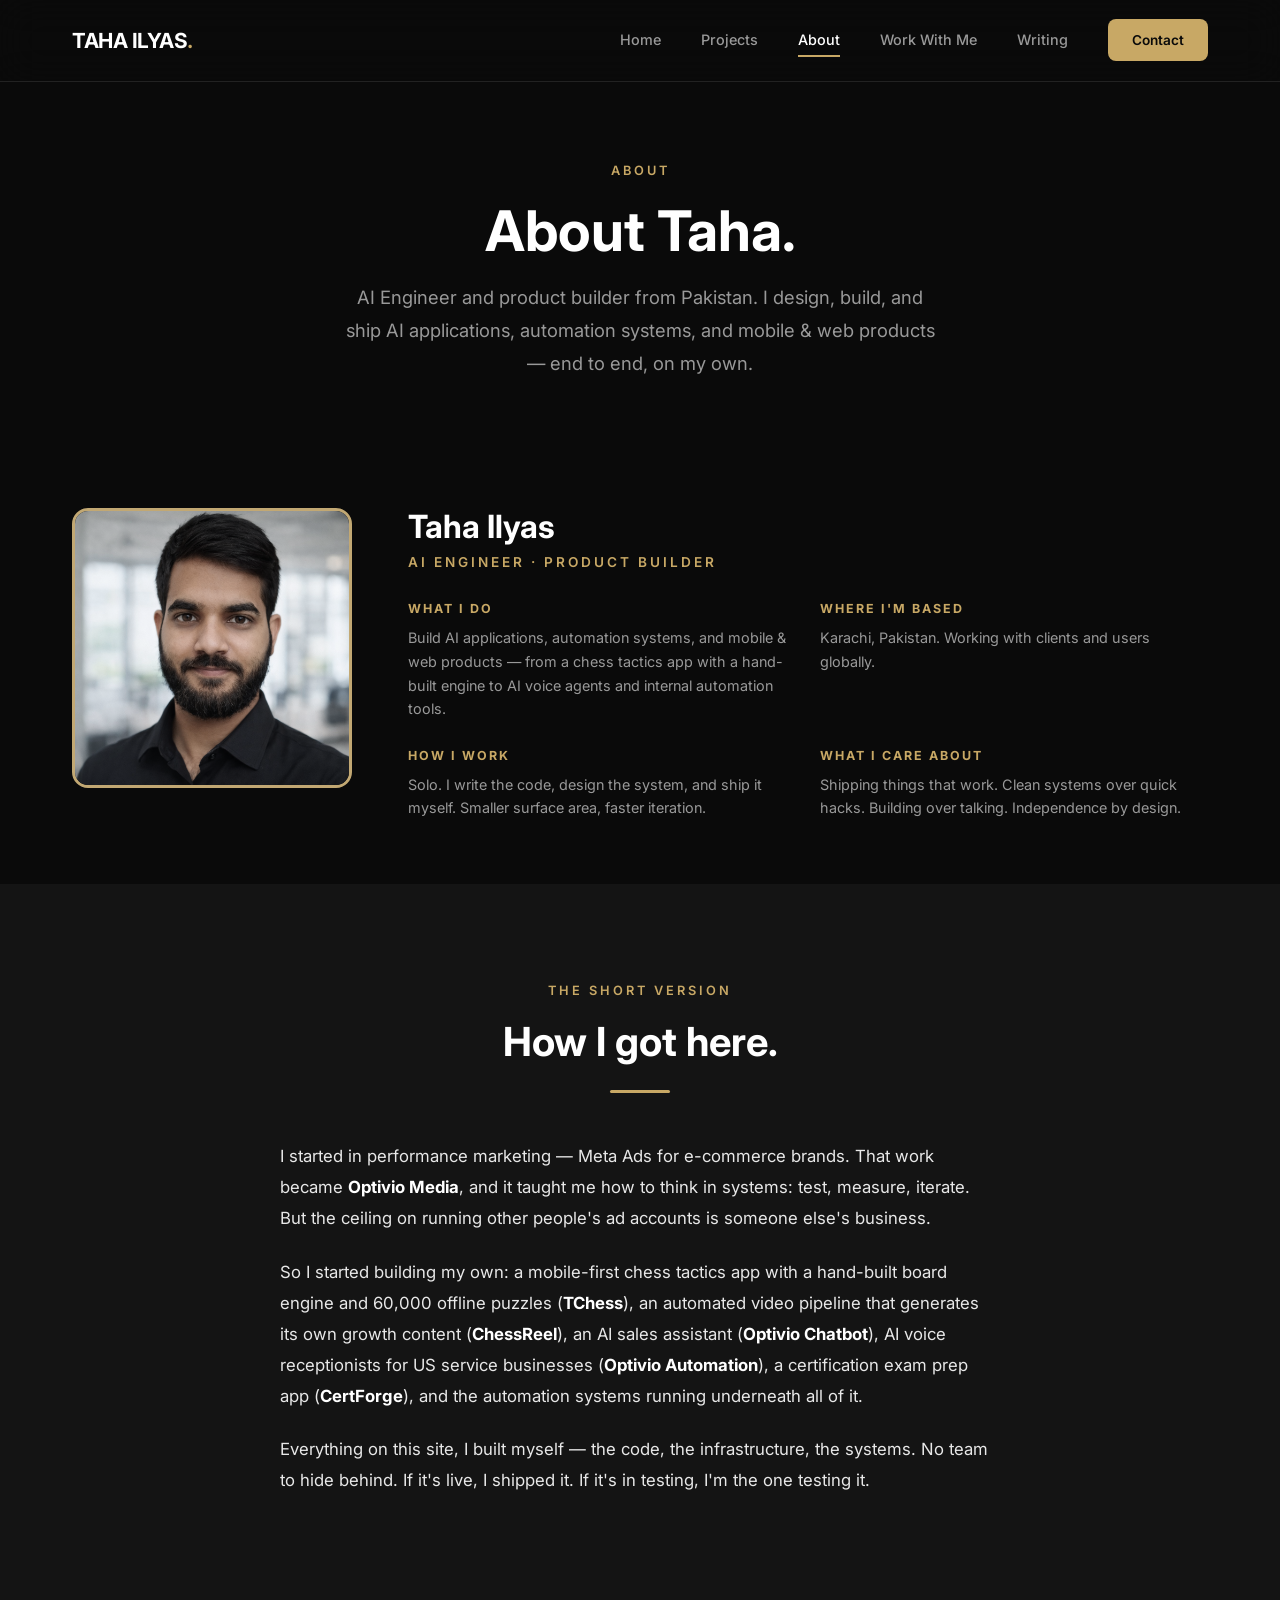
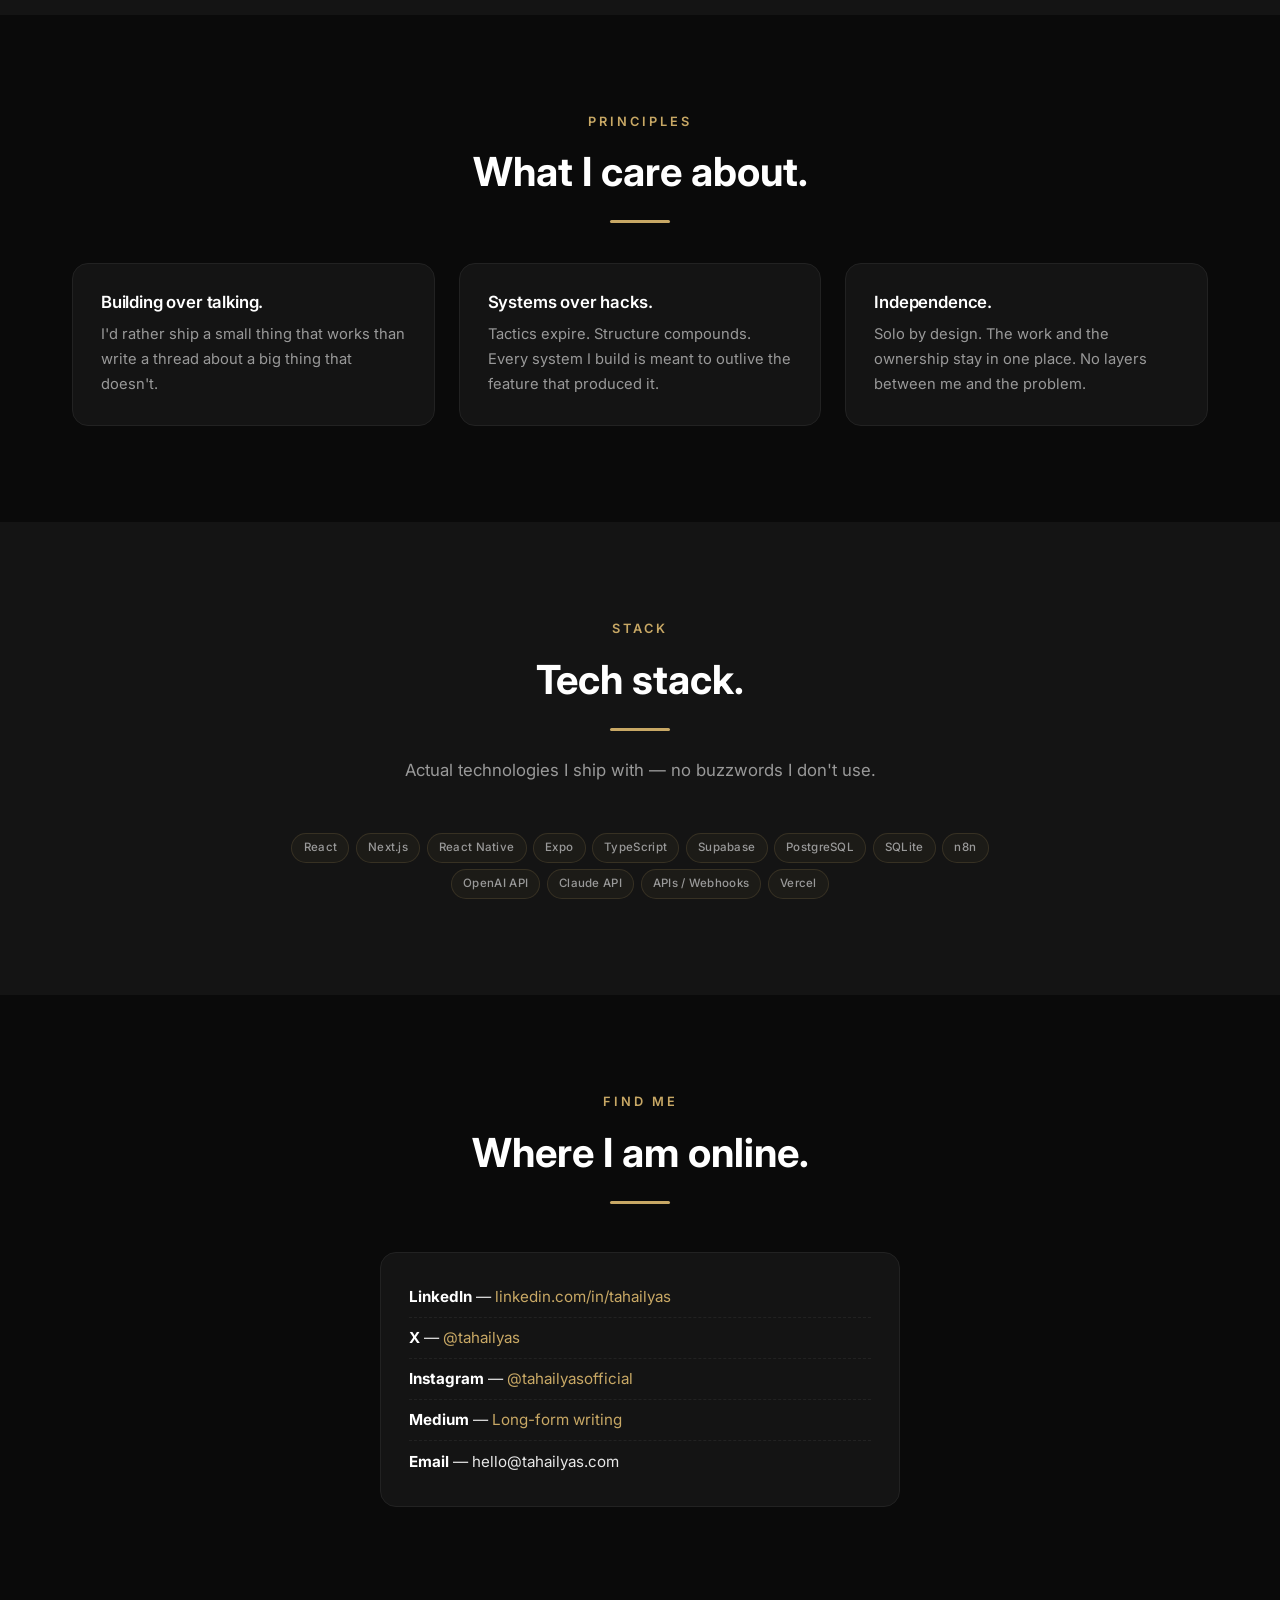
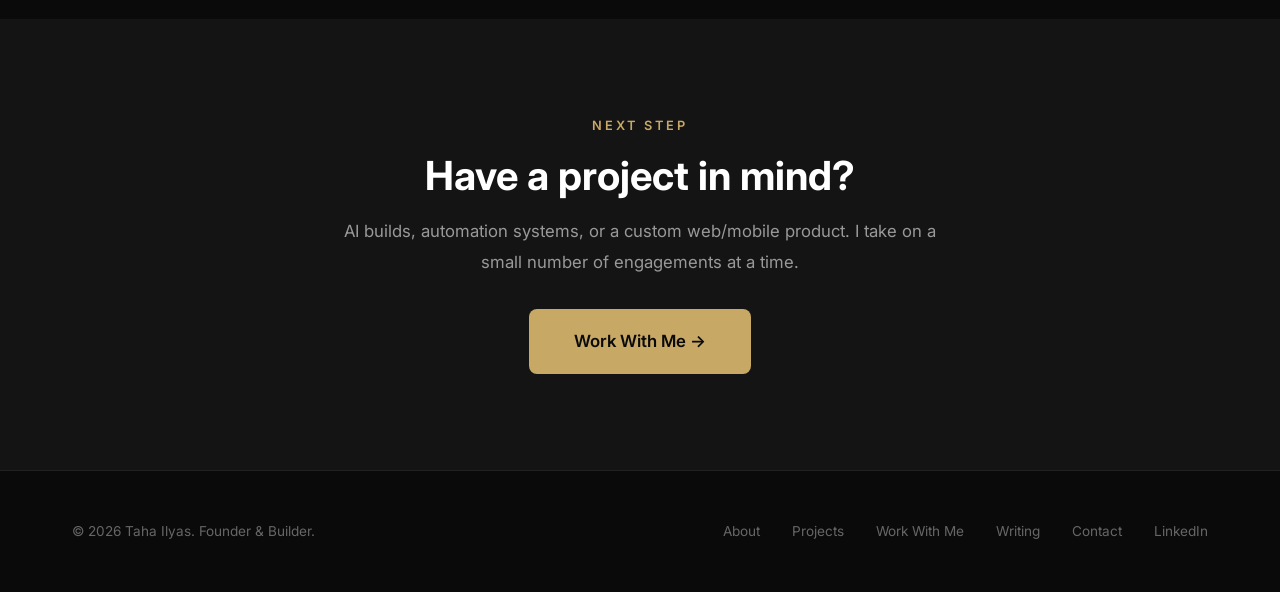
==== about.html @ fcab5233 "Reposition site around AI Engineer & Product Builder identity Pivots the homepage, projects portfoli" ====
<!DOCTYPE html>
<html lang="en">
<head>
  <meta charset="UTF-8">
  <meta name="viewport" content="width=device-width, initial-scale=1.0">
  <title>About Taha Ilyas — AI Engineer & Product Builder</title>
  <meta name="description" content="AI Engineer and product builder from Pakistan. Builds AI applications, automation systems, and mobile/web products end to end, alone. Read the full story.">
  <meta name="author" content="Taha Ilyas">

  <meta property="og:title" content="About Taha Ilyas — AI Engineer & Product Builder">
  <meta property="og:description" content="AI Engineer and product builder from Pakistan. Ships AI applications, automation systems, and mobile/web products, solo.">
  <meta property="og:type" content="profile">
  <meta property="og:url" content="https://tahailyas.com/about.html">
  <meta property="og:image" content="https://tahailyas.com/images/taha.png">

  <meta name="twitter:card" content="summary_large_image">
  <meta name="twitter:site" content="@tahailyas">

  <link rel="canonical" href="https://tahailyas.com/about.html">
  <link rel="icon" type="image/svg+xml" href="favicon.svg">

  <link rel="preconnect" href="https://fonts.googleapis.com">
  <link rel="preconnect" href="https://fonts.gstatic.com" crossorigin>
  <link href="https://fonts.googleapis.com/css2?family=Inter:wght@400;500;600;700;800&display=swap" rel="stylesheet">
  <link rel="stylesheet" href="css/style.css">

  <script type="application/ld+json">
  {
    "@context": "https://schema.org",
    "@type": "WebSite",
    "name": "Taha Ilyas",
    "url": "https://tahailyas.com"
  }
  </script>

  <script type="application/ld+json">
  {
    "@context": "https://schema.org",
    "@type": "Person",
    "name": "Taha Ilyas",
    "url": "https://tahailyas.com",
    "image": "https://tahailyas.com/images/taha.png",
    "jobTitle": "AI Engineer & Product Builder",
    "description": "AI Engineer and product builder based in Pakistan. Builder of TChess, CertForge, Optivio Chatbot, and the AI automation systems behind them.",
    "worksFor": [
      { "@type": "Organization", "name": "Optivio Automation", "url": "https://optivioautomation.com" },
      { "@type": "Organization", "name": "Optivio Media", "url": "https://optiviomedia.online" }
    ],
    "sameAs": [
      "https://www.linkedin.com/in/tahailyas/",
      "https://www.instagram.com/tahailyasofficial/",
      "https://x.com/tahailyas",
      "https://www.facebook.com/tahailyas",
      "https://www.crunchbase.com/person/taha-ilyas",
      "https://medium.com/@muhammad.taha.ansari8242",
      "https://github.com/realtahailyas/optivio-website"
    ],
    "knowsAbout": [
      "AI Engineering", "React Native", "Next.js", "TypeScript", "AI Automation",
      "Chatbot Development", "Supabase", "PostgreSQL", "n8n", "OpenAI API", "Claude API",
      "Mobile App Development", "Web Development", "Performance Marketing"
    ],
    "nationality": "Pakistani",
    "homeLocation": { "@type": "Place", "name": "Karachi, Pakistan" }
  }
  </script>

  <script type="application/ld+json">
  {
    "@context": "https://schema.org",
    "@type": "BreadcrumbList",
    "itemListElement": [
      { "@type": "ListItem", "position": 1, "name": "Home", "item": "https://tahailyas.com/" },
      { "@type": "ListItem", "position": 2, "name": "About", "item": "https://tahailyas.com/about.html" }
    ]
  }
  </script>
</head>
<body>

  <nav class="nav">
    <div class="nav__inner">
      <a href="index.html" class="nav__logo">TAHA ILYAS<span>.</span></a>
      <div class="nav__links">
        <a href="index.html">Home</a>
        <a href="ventures.html">Projects</a>
        <a href="about.html" class="active">About</a>
        <a href="work-with-me.html">Work With Me</a>
        <a href="writing.html">Writing</a>
        <a href="contact.html" class="nav__cta">Contact</a>
      </div>
      <button class="nav__burger" aria-label="Toggle menu">
        <span></span><span></span><span></span>
      </button>
    </div>
  </nav>

  <section class="page-hero">
    <div class="container">
      <span class="section-label">About</span>
      <h1>About Taha.</h1>
      <p>AI Engineer and product builder from Pakistan. I design, build, and ship AI applications, automation systems, and mobile &amp; web products — end to end, on my own.</p>
    </div>
  </section>

  <!-- Bio with photo -->
  <section class="section about-intro">
    <div class="container">
      <div class="about-hero fade-in">
        <div class="about-hero__photo">
          <img src="images/taha.png" alt="Taha Ilyas — AI Engineer and product builder" width="280" height="280" loading="eager">
        </div>
        <div class="about-hero__bio">
          <h2>Taha Ilyas</h2>
          <p class="about-hero__role">AI Engineer · Product Builder</p>
          <div class="about-hero__details">
            <div class="about-hero__detail">
              <strong>What I do</strong>
              <p>Build AI applications, automation systems, and mobile &amp; web products — from a chess tactics app with a hand-built engine to AI voice agents and internal automation tools.</p>
            </div>
            <div class="about-hero__detail">
              <strong>Where I'm based</strong>
              <p>Karachi, Pakistan. Working with clients and users globally.</p>
            </div>
            <div class="about-hero__detail">
              <strong>How I work</strong>
              <p>Solo. I write the code, design the system, and ship it myself. Smaller surface area, faster iteration.</p>
            </div>
            <div class="about-hero__detail">
              <strong>What I care about</strong>
              <p>Shipping things that work. Clean systems over quick hacks. Building over talking. Independence by design.</p>
            </div>
          </div>
        </div>
      </div>
    </div>
  </section>

  <!-- Short version -->
  <section class="section section--alt">
    <div class="container">
      <div class="text-center fade-in mb-6">
        <span class="section-label">The Short Version</span>
        <h2>How I got here.</h2>
        <div class="divider"></div>
      </div>
      <div class="story fade-in">
        <p>I started in performance marketing — Meta Ads for e-commerce brands. That work became <strong>Optivio Media</strong>, and it taught me how to think in systems: test, measure, iterate. But the ceiling on running other people's ad accounts is someone else's business.</p>
        <p>So I started building my own: a mobile-first chess tactics app with a hand-built board engine and 60,000 offline puzzles (<strong>TChess</strong>), an automated video pipeline that generates its own growth content (<strong>ChessReel</strong>), an AI sales assistant (<strong>Optivio Chatbot</strong>), AI voice receptionists for US service businesses (<strong>Optivio Automation</strong>), a certification exam prep app (<strong>CertForge</strong>), and the automation systems running underneath all of it.</p>
        <p>Everything on this site, I built myself — the code, the infrastructure, the systems. No team to hide behind. If it's live, I shipped it. If it's in testing, I'm the one testing it.</p>
      </div>
    </div>
  </section>

  <!-- What I Care About -->
  <section class="section">
    <div class="container">
      <div class="text-center fade-in">
        <span class="section-label">Principles</span>
        <h2>What I care about.</h2>
        <div class="divider"></div>
      </div>
      <div class="operate-grid">
        <div class="operate-card fade-in">
          <h4>Building over talking.</h4>
          <p>I'd rather ship a small thing that works than write a thread about a big thing that doesn't.</p>
        </div>
        <div class="operate-card fade-in">
          <h4>Systems over hacks.</h4>
          <p>Tactics expire. Structure compounds. Every system I build is meant to outlive the feature that produced it.</p>
        </div>
        <div class="operate-card fade-in">
          <h4>Independence.</h4>
          <p>Solo by design. The work and the ownership stay in one place. No layers between me and the problem.</p>
        </div>
      </div>
    </div>
  </section>

  <!-- Stack -->
  <section class="section section--alt">
    <div class="container">
      <div class="text-center fade-in mb-6">
        <span class="section-label">Stack</span>
        <h2>Tech stack.</h2>
        <div class="divider"></div>
        <p class="mt-4" style="max-width: 600px; margin: 1.5rem auto 0; color: var(--text-muted);">Actual technologies I ship with — no buzzwords I don't use.</p>
      </div>
      <div class="stack-list fade-in" style="justify-content: center; max-width: 720px; margin: 0 auto;">
        <span class="stack-pill">React</span>
        <span class="stack-pill">Next.js</span>
        <span class="stack-pill">React Native</span>
        <span class="stack-pill">Expo</span>
        <span class="stack-pill">TypeScript</span>
        <span class="stack-pill">Supabase</span>
        <span class="stack-pill">PostgreSQL</span>
        <span class="stack-pill">SQLite</span>
        <span class="stack-pill">n8n</span>
        <span class="stack-pill">OpenAI API</span>
        <span class="stack-pill">Claude API</span>
        <span class="stack-pill">APIs / Webhooks</span>
        <span class="stack-pill">Vercel</span>
      </div>
    </div>
  </section>

  <!-- Where to find me -->
  <section class="section">
    <div class="container">
      <div class="text-center fade-in mb-6">
        <span class="section-label">Find Me</span>
        <h2>Where I am online.</h2>
        <div class="divider"></div>
      </div>
      <div class="fade-in" style="max-width: 520px; margin: 0 auto;">
        <div class="now-block">
          <ul>
            <li><strong>LinkedIn</strong> — <a href="https://www.linkedin.com/in/tahailyas/" target="_blank" rel="noopener" style="color: var(--accent);">linkedin.com/in/tahailyas</a></li>
            <li><strong>X</strong> — <a href="https://x.com/tahailyas" target="_blank" rel="noopener" style="color: var(--accent);">@tahailyas</a></li>
            <li><strong>Instagram</strong> — <a href="https://www.instagram.com/tahailyasofficial/" target="_blank" rel="noopener" style="color: var(--accent);">@tahailyasofficial</a></li>
            <li><strong>Medium</strong> — <a href="https://medium.com/@muhammad.taha.ansari8242" target="_blank" rel="noopener" style="color: var(--accent);">Long-form writing</a></li>
            <li><strong>Email</strong> — hello@tahailyas.com</li>
          </ul>
        </div>
      </div>
    </div>
  </section>

  <!-- CTA -->
  <section class="section section--alt cta-section">
    <div class="container">
      <div class="cta-section__inner fade-in">
        <span class="section-label">Next Step</span>
        <h2>Have a project in mind?</h2>
        <p>AI builds, automation systems, or a custom web/mobile product. I take on a small number of engagements at a time.</p>
        <a href="work-with-me.html" class="btn btn--primary btn--lg">Work With Me →</a>
      </div>
    </div>
  </section>

  <footer class="footer">
    <div class="container">
      <div class="footer__inner">
        <div class="footer__left">
          <p>© 2026 Taha Ilyas. Founder & Builder.</p>
        </div>
        <div class="footer__links">
          <a href="about.html">About</a>
          <a href="ventures.html">Projects</a>
          <a href="work-with-me.html">Work With Me</a>
          <a href="writing.html">Writing</a>
          <a href="contact.html">Contact</a>
          <a href="https://www.linkedin.com/in/tahailyas/" target="_blank" rel="noopener">LinkedIn</a>
        </div>
      </div>
    </div>
  </footer>

  <script src="js/main.js"></script>
</body>
</html>
---- css/style.css ----
/* ============================================
   TAHAILYAS.COM — Operator Site Stylesheet
   ============================================ */

/* --- CSS Variables --- */
:root {
  --primary: #0a0a0a;
  --secondary: #141414;
  --accent: #c8a865;
  --accent-hover: #dfc07f;
  --text: #e8e8e8;
  --text-muted: #999;
  --text-dark: #666;
  --white: #ffffff;
  --bg: #0a0a0a;
  --bg-card: #141414;
  --bg-card-hover: #1a1a1a;
  --border: #222;
  --border-light: #333;
  --radius: 8px;
  --radius-lg: 16px;
  --shadow: 0 4px 24px rgba(0, 0, 0, 0.3);
  --shadow-lg: 0 8px 48px rgba(0, 0, 0, 0.4);
  --transition: all 0.3s cubic-bezier(0.4, 0, 0.2, 1);
  --max-width: 1200px;
  --font-main: 'Inter', -apple-system, BlinkMacSystemFont, 'Segoe UI', sans-serif;
  --font-heading: 'Inter', -apple-system, BlinkMacSystemFont, 'Segoe UI', sans-serif;
}

/* --- Reset & Base --- */
*, *::before, *::after {
  margin: 0;
  padding: 0;
  box-sizing: border-box;
}

html {
  scroll-behavior: smooth;
  font-size: 16px;
  overflow-x: hidden;
}

body {
  font-family: var(--font-main);
  background: var(--bg);
  color: var(--text);
  line-height: 1.7;
  -webkit-font-smoothing: antialiased;
  -moz-osx-font-smoothing: grayscale;
  overflow-x: hidden;
  width: 100%;
  min-width: 0;
}

img {
  max-width: 100%;
  height: auto;
  display: block;
}

a {
  color: var(--accent);
  text-decoration: none;
  transition: var(--transition);
}

a:hover {
  color: var(--accent-hover);
}

ul, ol {
  list-style: none;
}

/* --- Typography --- */
h1, h2, h3, h4, h5, h6 {
  font-family: var(--font-heading);
  font-weight: 700;
  line-height: 1.2;
  color: var(--white);
}

h1 { font-size: clamp(2.2rem, 5vw, 3.5rem); }
h2 { font-size: clamp(1.8rem, 4vw, 2.5rem); }
h3 { font-size: clamp(1.3rem, 3vw, 1.6rem); }
h4 { font-size: 1.2rem; }

p {
  color: var(--text-muted);
  font-size: 1.05rem;
  line-height: 1.8;
}

.section-label {
  text-transform: uppercase;
  letter-spacing: 3px;
  font-size: 0.8rem;
  color: var(--accent);
  font-weight: 600;
  margin-bottom: 1rem;
  display: block;
}

/* --- Layout --- */
.container {
  max-width: var(--max-width);
  margin: 0 auto;
  padding: 0 2rem;
  width: 100%;
  min-width: 0;
}

.section {
  padding: 6rem 0;
  overflow: hidden;
}

.section--alt {
  background: var(--secondary);
}

.grid-2 {
  display: grid;
  grid-template-columns: repeat(2, 1fr);
  gap: 3rem;
  align-items: center;
}

.grid-3 {
  display: grid;
  grid-template-columns: repeat(3, 1fr);
  gap: 2rem;
}

.text-center { text-align: center; }

/* --- Navigation --- */
.nav {
  position: fixed;
  top: 0;
  left: 0;
  right: 0;
  width: 100%;
  z-index: 1000;
  background: rgba(10, 10, 10, 0.9);
  backdrop-filter: blur(20px);
  -webkit-backdrop-filter: blur(20px);
  border-bottom: 1px solid var(--border);
  transition: var(--transition);
}

.nav.scrolled {
  background: rgba(10, 10, 10, 0.98);
  box-shadow: 0 2px 20px rgba(0, 0, 0, 0.3);
}

.nav__inner {
  display: flex;
  align-items: center;
  justify-content: space-between;
  padding: 1.2rem 2rem;
  max-width: var(--max-width);
  margin: 0 auto;
}

.nav__logo {
  font-size: 1.3rem;
  font-weight: 700;
  color: var(--white);
  letter-spacing: -0.5px;
}

.nav__logo span {
  color: var(--accent);
}

.nav__links {
  display: flex;
  align-items: center;
  gap: 2.5rem;
}

.nav__links a {
  color: var(--text-muted);
  font-size: 0.9rem;
  font-weight: 500;
  transition: var(--transition);
  position: relative;
}

.nav__links a::after {
  content: '';
  position: absolute;
  bottom: -4px;
  left: 0;
  width: 0;
  height: 2px;
  background: var(--accent);
  transition: var(--transition);
}

.nav__links a:hover,
.nav__links a.active {
  color: var(--white);
}

.nav__links a:hover::after,
.nav__links a.active::after {
  width: 100%;
}

.nav__cta {
  background: var(--accent) !important;
  color: var(--primary) !important;
  padding: 0.6rem 1.5rem;
  border-radius: var(--radius);
  font-weight: 600 !important;
  font-size: 0.85rem !important;
}

.nav__cta::after {
  display: none !important;
}

.nav__cta:hover {
  background: var(--accent-hover) !important;
  transform: translateY(-1px);
}

/* Mobile Menu */
.nav__burger {
  display: none;
  flex-direction: column;
  gap: 5px;
  cursor: pointer;
  padding: 5px;
  background: none;
  border: none;
}

.nav__burger span {
  width: 24px;
  height: 2px;
  background: var(--white);
  transition: var(--transition);
  display: block;
}

.nav__burger.active span:nth-child(1) {
  transform: rotate(45deg) translate(5px, 5px);
}

.nav__burger.active span:nth-child(2) {
  opacity: 0;
}

.nav__burger.active span:nth-child(3) {
  transform: rotate(-45deg) translate(5px, -5px);
}

/* --- Hero Section --- */
.hero {
  min-height: 100vh;
  display: flex;
  align-items: center;
  justify-content: center;
  text-align: center;
  padding: 8rem 2rem 6rem;
  position: relative;
  overflow: hidden;
  width: 100%;
}

.hero::before {
  content: '';
  position: absolute;
  top: -50%;
  left: -50%;
  width: 200%;
  height: 200%;
  background: radial-gradient(ellipse at center, rgba(200, 168, 101, 0.04) 0%, transparent 60%);
  animation: heroGlow 8s ease-in-out infinite;
}

@keyframes heroGlow {
  0%, 100% { opacity: 0.5; transform: scale(1); }
  50% { opacity: 1; transform: scale(1.1); }
}

.hero__content {
  position: relative;
  z-index: 1;
  max-width: 800px;
}

.hero__label {
  display: inline-block;
  padding: 0.4rem 1.2rem;
  border: 1px solid var(--border-light);
  border-radius: 50px;
  font-size: 0.8rem;
  color: var(--accent);
  letter-spacing: 2px;
  text-transform: uppercase;
  margin-bottom: 2rem;
  font-weight: 500;
}

.hero h1 {
  margin-bottom: 1.5rem;
  letter-spacing: -1.5px;
}

.hero h1 .accent {
  color: var(--accent);
}

.hero__sub {
  font-size: 1.2rem;
  color: var(--text-muted);
  margin-bottom: 2.5rem;
  max-width: 600px;
  margin-left: auto;
  margin-right: auto;
  line-height: 1.8;
}

/* --- Buttons --- */
.btn {
  display: inline-flex;
  align-items: center;
  gap: 0.5rem;
  padding: 1rem 2.2rem;
  border-radius: var(--radius);
  font-weight: 600;
  font-size: 0.95rem;
  cursor: pointer;
  transition: var(--transition);
  border: none;
  font-family: var(--font-main);
  text-align: center;
}

.btn--primary {
  background: var(--accent);
  color: var(--primary);
}

.btn--primary:hover {
  background: var(--accent-hover);
  color: var(--primary);
  transform: translateY(-2px);
  box-shadow: 0 8px 30px rgba(200, 168, 101, 0.3);
}

.btn--outline {
  background: transparent;
  color: var(--accent);
  border: 1px solid var(--accent);
}

.btn--outline:hover {
  background: var(--accent);
  color: var(--primary);
  transform: translateY(-2px);
}

.btn--lg {
  padding: 1.15rem 2.8rem;
  font-size: 1.05rem;
}

.btn-group {
  display: flex;
  gap: 1rem;
  flex-wrap: wrap;
  justify-content: center;
}

/* --- Social Proof Strip --- */
.proof-strip {
  padding: 3rem 0;
  border-top: 1px solid var(--border);
  border-bottom: 1px solid var(--border);
  overflow: hidden;
}

.proof-strip__inner {
  display: flex;
  justify-content: center;
  gap: 4rem;
  flex-wrap: wrap;
}

.proof-strip__item {
  text-align: center;
}

.proof-strip__number {
  font-size: 2rem;
  font-weight: 700;
  color: var(--accent);
  display: block;
  line-height: 1;
  margin-bottom: 0.5rem;
}

.proof-strip__label {
  font-size: 0.85rem;
  color: var(--text-muted);
  text-transform: uppercase;
  letter-spacing: 1px;
}

/* --- Positioning Section --- */
.positioning {
  padding: 6rem 0;
}

.positioning__grid {
  display: grid;
  grid-template-columns: 1fr 1fr;
  gap: 3rem;
  margin-top: 3rem;
}

.positioning__card {
  padding: 2.5rem;
  border-radius: var(--radius-lg);
  border: 1px solid var(--border);
  transition: var(--transition);
}

.positioning__card--wrong {
  background: rgba(255, 60, 60, 0.03);
  border-color: rgba(255, 60, 60, 0.15);
}

.positioning__card--right {
  background: rgba(200, 168, 101, 0.05);
  border-color: rgba(200, 168, 101, 0.2);
}

.positioning__card h3 {
  margin-bottom: 1.5rem;
  font-size: 1.3rem;
}

.positioning__card--wrong h3 {
  color: #ff5555;
}

.positioning__card--right h3 {
  color: var(--accent);
}

.positioning__card li {
  padding: 0.6rem 0;
  color: var(--text-muted);
  font-size: 0.95rem;
  display: flex;
  align-items: flex-start;
  gap: 0.75rem;
}

.positioning__card li::before {
  font-size: 0.9rem;
  flex-shrink: 0;
  margin-top: 2px;
}

.positioning__card--wrong li::before {
  content: '✕';
  color: #ff5555;
}

.positioning__card--right li::before {
  content: '✓';
  color: var(--accent);
}

/* --- Pillars Section --- */
.pillars {
  padding: 6rem 0;
}

.pillars__grid {
  display: grid;
  grid-template-columns: repeat(3, 1fr);
  gap: 2rem;
  margin-top: 3rem;
}

.pillar-card {
  background: var(--bg-card);
  border: 1px solid var(--border);
  border-radius: var(--radius-lg);
  padding: 2.5rem;
  transition: var(--transition);
  position: relative;
  overflow: hidden;
}

.pillar-card::before {
  content: '';
  position: absolute;
  top: 0;
  left: 0;
  right: 0;
  height: 3px;
  background: var(--accent);
  transform: scaleX(0);
  transition: var(--transition);
}

.pillar-card:hover {
  border-color: var(--accent);
  transform: translateY(-4px);
  box-shadow: var(--shadow-lg);
}

.pillar-card:hover::before {
  transform: scaleX(1);
}

.pillar-card__number {
  font-size: 3rem;
  font-weight: 800;
  color: rgba(200, 168, 101, 0.15);
  line-height: 1;
  margin-bottom: 1.5rem;
}

.pillar-card h3 {
  margin-bottom: 1rem;
  font-size: 1.3rem;
}

.pillar-card p {
  font-size: 0.95rem;
  line-height: 1.7;
}

/* --- Featured Case Study --- */
.featured-case {
  padding: 6rem 0;
}

.featured-case__card {
  background: var(--bg-card);
  border: 1px solid var(--border);
  border-radius: var(--radius-lg);
  overflow: hidden;
}

.featured-case__inner {
  display: grid;
  grid-template-columns: 1fr 1fr;
  gap: 0;
}

.featured-case__visual {
  background: linear-gradient(135deg, rgba(200, 168, 101, 0.1), rgba(200, 168, 101, 0.03));
  padding: 3rem;
  display: flex;
  flex-direction: column;
  justify-content: center;
  gap: 2rem;
}

.metric-block {
  text-align: center;
}

.metric-block__label {
  font-size: 0.75rem;
  text-transform: uppercase;
  letter-spacing: 2px;
  color: var(--text-muted);
  margin-bottom: 0.5rem;
}

.metric-block__row {
  display: flex;
  align-items: center;
  justify-content: center;
  gap: 1.5rem;
}

.metric-block__value {
  font-size: 2.2rem;
  font-weight: 700;
}

.metric-block__value--old {
  color: #ff5555;
  text-decoration: line-through;
  opacity: 0.6;
}

.metric-block__value--new {
  color: #4ade80;
}

.metric-block__arrow {
  color: var(--accent);
  font-size: 1.5rem;
}

.featured-case__content {
  padding: 3rem;
  display: flex;
  flex-direction: column;
  justify-content: center;
}

.featured-case__content h3 {
  font-size: 1.5rem;
  margin-bottom: 1rem;
}

.featured-case__content p {
  margin-bottom: 1.5rem;
}

.featured-case__stats {
  display: grid;
  grid-template-columns: 1fr 1fr;
  gap: 1rem;
  margin-bottom: 2rem;
}

.stat-item {
  padding: 1rem;
  background: rgba(200, 168, 101, 0.05);
  border-radius: var(--radius);
  border: 1px solid var(--border);
}

.stat-item__value {
  font-size: 1.5rem;
  font-weight: 700;
  color: var(--accent);
}

.stat-item__label {
  font-size: 0.8rem;
  color: var(--text-muted);
  text-transform: uppercase;
  letter-spacing: 1px;
}

/* --- CTA Section --- */
.cta-section {
  padding: 6rem 0;
  text-align: center;
}

.cta-section__inner {
  max-width: 600px;
  margin: 0 auto;
}

.cta-section h2 {
  margin-bottom: 1rem;
}

.cta-section p {
  margin-bottom: 2rem;
}

/* --- About Page --- */
.page-hero {
  padding: 10rem 0 4rem;
  text-align: center;
}

.page-hero h1 {
  margin-bottom: 1rem;
}

.page-hero p {
  max-width: 600px;
  margin: 0 auto;
  font-size: 1.15rem;
}

.about-intro {
  padding: 4rem 0;
}

.about-intro__text {
  max-width: 700px;
  font-size: 1.15rem;
  line-height: 2;
}

/* --- About Taha Strip (Homepage) --- */
.about-taha-strip__inner {
  display: flex;
  align-items: center;
  gap: 2.5rem;
}
.about-taha-strip__photo {
  flex-shrink: 0;
}
.about-taha-strip__photo img {
  width: 120px;
  height: 120px;
  border-radius: 50%;
  object-fit: cover;
  border: 3px solid var(--accent);
  filter: grayscale(20%);
  transition: filter 0.3s ease;
}
.about-taha-strip__photo img:hover {
  filter: grayscale(0%);
}
.about-taha-strip__text h3 {
  font-size: 1.4rem;
  margin-bottom: 0.5rem;
  color: var(--white);
}
.about-taha-strip__text p {
  font-size: 0.95rem;
  color: var(--text-muted);
  line-height: 1.7;
  margin-bottom: 1.2rem;
  max-width: 600px;
}

/* --- About Hero (About Page) --- */
.about-hero {
  display: flex;
  gap: 3.5rem;
  align-items: flex-start;
}
.about-hero__photo {
  flex-shrink: 0;
}
.about-hero__photo img {
  width: 280px;
  height: 280px;
  border-radius: var(--radius-lg);
  object-fit: cover;
  border: 3px solid var(--accent);
  filter: grayscale(20%);
  transition: filter 0.3s ease;
}
.about-hero__photo img:hover {
  filter: grayscale(0%);
}
.about-hero__bio h2 {
  font-size: 2rem;
  margin-bottom: 0.2rem;
  color: var(--white);
}
.about-hero__role {
  font-size: 0.85rem;
  text-transform: uppercase;
  letter-spacing: 3px;
  color: var(--accent);
  font-weight: 600;
  margin-bottom: 1.5rem;
}
.about-hero__details {
  display: grid;
  grid-template-columns: 1fr 1fr;
  gap: 1.5rem;
}
.about-hero__detail strong {
  display: block;
  font-size: 0.78rem;
  text-transform: uppercase;
  letter-spacing: 2px;
  color: var(--accent);
  margin-bottom: 0.4rem;
}
.about-hero__detail p {
  font-size: 0.9rem;
  color: var(--text-muted);
  line-height: 1.65;
}

.chess-section {
  padding: 4rem 0;
}

.chess-grid {
  display: grid;
  grid-template-columns: repeat(3, 1fr);
  gap: 2rem;
  margin-top: 2rem;
}

.chess-card {
  background: var(--bg-card);
  border: 1px solid var(--border);
  border-radius: var(--radius-lg);
  padding: 2rem;
  text-align: center;
  transition: var(--transition);
}

.chess-card:hover {
  border-color: var(--accent);
  transform: translateY(-3px);
}

.chess-card__icon {
  font-size: 2.5rem;
  margin-bottom: 1rem;
}

.chess-card h4 {
  margin-bottom: 0.75rem;
}

.philosophy-section {
  padding: 4rem 0;
}

.philosophy-grid {
  display: grid;
  grid-template-columns: 1fr 1fr;
  gap: 2.5rem;
  margin-top: 2rem;
}

.philosophy-card {
  background: var(--bg-card);
  border: 1px solid var(--border);
  border-radius: var(--radius-lg);
  padding: 2.5rem;
}

.philosophy-card h4 {
  color: var(--accent);
  margin-bottom: 1rem;
  font-size: 1.15rem;
}

.philosophy-card p {
  font-size: 0.95rem;
}

/* --- Case Studies Page --- */
.case-study-card {
  background: var(--bg-card);
  border: 1px solid var(--border);
  border-radius: var(--radius-lg);
  overflow: hidden;
  margin-bottom: 3rem;
  transition: var(--transition);
}

.case-study-card:hover {
  border-color: rgba(200, 168, 101, 0.3);
  box-shadow: var(--shadow-lg);
}

.case-study-card__header {
  padding: 2.5rem;
  border-bottom: 1px solid var(--border);
  display: flex;
  justify-content: space-between;
  align-items: center;
  flex-wrap: wrap;
  gap: 1rem;
}

.case-study-card__tag {
  display: inline-block;
  padding: 0.3rem 1rem;
  background: rgba(200, 168, 101, 0.1);
  border: 1px solid rgba(200, 168, 101, 0.2);
  border-radius: 50px;
  font-size: 0.8rem;
  color: var(--accent);
  font-weight: 500;
}

.case-study-card__body {
  padding: 2.5rem;
}

.case-study-card__grid {
  display: grid;
  grid-template-columns: 1fr 1fr;
  gap: 2rem;
  margin-bottom: 2rem;
}

.case-study-card__section h4 {
  color: var(--accent);
  font-size: 0.85rem;
  text-transform: uppercase;
  letter-spacing: 2px;
  margin-bottom: 0.75rem;
}

.case-study-card__section p {
  font-size: 0.95rem;
}

.case-study-card__metrics {
  display: grid;
  grid-template-columns: repeat(4, 1fr);
  gap: 1rem;
  padding: 2rem 2.5rem;
  border-top: 1px solid var(--border);
  background: rgba(200, 168, 101, 0.02);
}

.case-metric {
  text-align: center;
}

.case-metric__value {
  font-size: 1.8rem;
  font-weight: 700;
  color: var(--accent);
  display: block;
}

.case-metric__label {
  font-size: 0.75rem;
  color: var(--text-muted);
  text-transform: uppercase;
  letter-spacing: 1px;
}

/* --- Proof Page --- */
.proof-grid {
  display: grid;
  grid-template-columns: repeat(2, 1fr);
  gap: 2rem;
  margin-top: 2rem;
}

.proof-card {
  background: var(--bg-card);
  border: 1px solid var(--border);
  border-radius: var(--radius-lg);
  overflow: hidden;
  transition: var(--transition);
}

.proof-card:hover {
  border-color: rgba(200, 168, 101, 0.3);
  transform: translateY(-3px);
}

.proof-card__image {
  width: 100%;
  height: 250px;
  background: linear-gradient(135deg, #1a1a1a, #222);
  display: flex;
  align-items: center;
  justify-content: center;
  color: var(--text-dark);
  font-size: 0.9rem;
  position: relative;
  overflow: hidden;
}

.proof-card__image::after {
  content: '';
  position: absolute;
  inset: 0;
  background: repeating-linear-gradient(
    0deg,
    transparent,
    transparent 2px,
    rgba(200, 168, 101, 0.03) 2px,
    rgba(200, 168, 101, 0.03) 4px
  );
}

.proof-card__body {
  padding: 1.5rem;
}

.proof-card__body h4 {
  margin-bottom: 0.5rem;
  font-size: 1rem;
}

.proof-card__body p {
  font-size: 0.85rem;
}

.proof-card__badge {
  display: inline-block;
  padding: 0.2rem 0.8rem;
  background: rgba(74, 222, 128, 0.1);
  border: 1px solid rgba(74, 222, 128, 0.2);
  border-radius: 50px;
  font-size: 0.75rem;
  color: #4ade80;
  margin-top: 0.75rem;
}

/* --- Insights Page --- */
.insights-grid {
  display: grid;
  grid-template-columns: repeat(3, 1fr);
  gap: 2rem;
  margin-top: 2rem;
}

.insight-card {
  background: var(--bg-card);
  border: 1px solid var(--border);
  border-radius: var(--radius-lg);
  padding: 2rem;
  transition: var(--transition);
  display: flex;
  flex-direction: column;
}

.insight-card:hover {
  border-color: rgba(200, 168, 101, 0.3);
  transform: translateY(-3px);
  box-shadow: var(--shadow);
}

.insight-card__category {
  font-size: 0.75rem;
  text-transform: uppercase;
  letter-spacing: 2px;
  color: var(--accent);
  font-weight: 600;
  margin-bottom: 1rem;
}

.insight-card h3 {
  font-size: 1.15rem;
  margin-bottom: 0.75rem;
  line-height: 1.4;
}

.insight-card p {
  font-size: 0.9rem;
  flex: 1;
  margin-bottom: 1.5rem;
}

.insight-card__meta {
  display: flex;
  justify-content: space-between;
  align-items: center;
  font-size: 0.8rem;
  color: var(--text-dark);
  padding-top: 1rem;
  border-top: 1px solid var(--border);
}

.insight-card__link {
  font-weight: 600;
  font-size: 0.85rem;
}

/* --- Contact Page --- */
.contact-section {
  padding: 4rem 0;
}

.contact-grid {
  display: grid;
  grid-template-columns: 1fr 1.5fr;
  gap: 4rem;
  align-items: start;
}

.contact-info {
  padding: 2.5rem;
  background: var(--bg-card);
  border: 1px solid var(--border);
  border-radius: var(--radius-lg);
}

.contact-info h3 {
  font-size: 1.3rem;
  margin-bottom: 1.5rem;
}

.contact-info__item {
  display: flex;
  align-items: flex-start;
  gap: 1rem;
  margin-bottom: 1.5rem;
}

.contact-info__icon {
  width: 40px;
  height: 40px;
  background: rgba(200, 168, 101, 0.1);
  border: 1px solid rgba(200, 168, 101, 0.2);
  border-radius: var(--radius);
  display: flex;
  align-items: center;
  justify-content: center;
  color: var(--accent);
  flex-shrink: 0;
  font-size: 1.1rem;
}

.contact-info__text h4 {
  font-size: 0.95rem;
  margin-bottom: 0.25rem;
}

.contact-info__text p {
  font-size: 0.85rem;
}

.contact-rules {
  margin-top: 2rem;
  padding-top: 1.5rem;
  border-top: 1px solid var(--border);
}

.contact-rules h4 {
  color: var(--accent);
  font-size: 0.85rem;
  text-transform: uppercase;
  letter-spacing: 2px;
  margin-bottom: 1rem;
}

.contact-rules li {
  padding: 0.4rem 0;
  color: var(--text-muted);
  font-size: 0.9rem;
  display: flex;
  align-items: center;
  gap: 0.5rem;
}

.contact-rules li::before {
  content: '—';
  color: var(--accent);
}

.contact-embed {
  background: var(--bg-card);
  border: 1px solid var(--border);
  border-radius: var(--radius-lg);
  min-height: 650px;
  display: flex;
  align-items: center;
  justify-content: center;
  color: var(--text-dark);
  font-size: 0.9rem;
  overflow: hidden;
}

.contact-embed iframe {
  width: 100%;
  height: 700px;
  border: none;
}

/* --- Footer --- */
.footer {
  padding: 3rem 0;
  border-top: 1px solid var(--border);
  background: var(--primary);
  overflow: hidden;
}

.footer__inner {
  display: flex;
  justify-content: space-between;
  align-items: center;
  flex-wrap: wrap;
  gap: 1.5rem;
}

.footer__left p {
  font-size: 0.85rem;
  color: var(--text-dark);
}

.footer__links {
  display: flex;
  gap: 2rem;
}

.footer__links a {
  color: var(--text-dark);
  font-size: 0.85rem;
  transition: var(--transition);
}

.footer__links a:hover {
  color: var(--accent);
}

/* --- Animations --- */
.fade-in {
  opacity: 0;
  transform: translateY(30px);
  transition: opacity 0.8s ease, transform 0.8s ease;
}

.fade-in.visible {
  opacity: 1;
  transform: translateY(0);
}

.fade-in-left {
  opacity: 0;
  transform: translateX(-30px);
  transition: opacity 0.8s ease, transform 0.8s ease;
}

.fade-in-left.visible {
  opacity: 1;
  transform: translateX(0);
}

.fade-in-right {
  opacity: 0;
  transform: translateX(30px);
  transition: opacity 0.8s ease, transform 0.8s ease;
}

.fade-in-right.visible {
  opacity: 1;
  transform: translateX(0);
}

/* --- Responsive --- */

/* --- Tablet (1024px) --- */
@media (max-width: 1024px) {
  .grid-3, .pillars__grid, .chess-grid, .insights-grid {
    grid-template-columns: repeat(2, 1fr);
  }

  .featured-case__inner {
    grid-template-columns: 1fr;
  }

  .case-study-card__metrics {
    grid-template-columns: repeat(2, 1fr);
  }

  .contact-grid {
    grid-template-columns: 1fr;
    gap: 2rem;
  }
}

/* --- Mobile (768px) --- */
@media (max-width: 768px) {
  /* Nav overlay */
  .nav__inner {
    padding: 1rem 1.25rem;
  }

  .nav__logo {
    font-size: 1.1rem;
  }

  .nav__links {
    display: none;
    position: fixed;
    top: 0;
    left: 0;
    right: 0;
    bottom: 0;
    width: 100%;
    height: 100%;
    height: 100vh;
    height: 100dvh;
    background: #0a0a0a;
    flex-direction: column;
    justify-content: center;
    align-items: center;
    gap: 2.5rem;
    z-index: 9999;
    padding: 5rem 2rem 3rem;
    overflow-y: auto;
  }

  .nav__links.active {
    display: flex;
  }

  .nav__links a {
    font-size: 1.3rem;
    color: var(--text-muted);
  }

  .nav__links a:hover,
  .nav__links a.active {
    color: var(--white);
  }

  /* Book a Call button in mobile menu */
  .nav__links .nav__cta {
    margin-top: 0.5rem;
    padding: 0.8rem 2rem;
    font-size: 1rem !important;
  }

  .nav__burger {
    display: flex;
    z-index: 10000;
    position: relative;
  }

  /* Sections */
  .section {
    padding: 3.5rem 0;
  }

  .container {
    padding: 0 1.25rem;
  }

  /* Hero */
  .hero {
    padding: 6rem 1.25rem 3rem;
    min-height: auto;
  }

  .hero h1 {
    font-size: 1.8rem;
    letter-spacing: -0.5px;
  }

  .hero h1 br {
    display: none;
  }

  .hero__sub {
    font-size: 1rem;
    margin-bottom: 2rem;
  }

  .hero__label {
    font-size: 0.7rem;
    padding: 0.35rem 1rem;
    margin-bottom: 1.5rem;
  }

  /* Typography */
  h1 { font-size: 1.75rem; }
  h2 { font-size: 1.4rem; }
  h3 { font-size: 1.15rem; }

  p {
    font-size: 0.95rem;
  }

  .section-label {
    font-size: 0.72rem;
    letter-spacing: 2px;
  }

  /* All grids → single column */
  .grid-2, .grid-3, .positioning__grid,
  .pillars__grid, .chess-grid, .philosophy-grid,
  .insights-grid, .proof-grid, .contact-grid,
  .case-study-card__grid, .featured-case__stats {
    grid-template-columns: 1fr;
    gap: 1.25rem;
  }

  /* Proof strip */
  .proof-strip {
    padding: 2rem 0;
  }

  .proof-strip__inner {
    flex-direction: column;
    gap: 1.5rem;
    align-items: center;
  }

  .proof-strip__number {
    font-size: 1.3rem;
  }

  .proof-strip__label {
    font-size: 0.75rem;
  }

  /* Positioning cards */
  .positioning__card {
    padding: 1.75rem;
  }

  .positioning__card h3 {
    font-size: 1.1rem;
  }

  /* Pillar cards */
  .pillar-card {
    padding: 1.75rem;
  }

  .pillar-card__number {
    font-size: 2.2rem;
    margin-bottom: 1rem;
  }

  /* Featured case study */
  .featured-case__visual {
    padding: 2rem 1.5rem;
    gap: 1.5rem;
  }

  .featured-case__content {
    padding: 2rem 1.5rem;
  }

  .featured-case__content h3 {
    font-size: 1.2rem;
  }

  .metric-block__value {
    font-size: 1.6rem;
  }

  .featured-case__stats {
    grid-template-columns: 1fr 1fr;
    gap: 0.75rem;
  }

  .stat-item {
    padding: 0.75rem;
  }

  .stat-item__value {
    font-size: 1.2rem;
  }

  /* Headshot responsive */
  .about-taha-strip__inner {
    flex-direction: column;
    text-align: center;
  }

  .about-taha-strip__text p {
    max-width: 100%;
  }

  .about-taha-strip__photo img {
    width: 100px;
    height: 100px;
  }

  .about-hero {
    flex-direction: column;
    align-items: center;
    text-align: center;
  }

  .about-hero__photo img {
    width: 180px;
    height: 180px;
  }

  .about-hero__bio h2 {
    font-size: 1.5rem;
  }

  .about-hero__details {
    grid-template-columns: 1fr;
    text-align: left;
  }

  /* Chess / Philosophy */
  .chess-card {
    padding: 1.5rem;
  }

  .chess-card__icon {
    font-size: 2rem;
  }

  .philosophy-card {
    padding: 1.75rem;
  }

  /* Case studies */
  .case-study-card__header {
    padding: 1.5rem;
    flex-direction: column;
    align-items: flex-start;
  }

  .case-study-card__body {
    padding: 1.5rem;
  }

  .case-study-card__metrics {
    grid-template-columns: 1fr 1fr;
    padding: 1.5rem;
  }

  .case-metric__value {
    font-size: 1.4rem;
  }

  /* Insight cards */
  .insight-card {
    padding: 1.5rem;
  }

  .insight-card h3 {
    font-size: 1.05rem;
  }

  /* Contact */
  .contact-grid {
    grid-template-columns: 1fr;
    gap: 2rem;
  }

  .contact-info {
    padding: 1.75rem;
  }

  .contact-embed {
    min-height: 550px;
  }

  .contact-embed iframe {
    height: 550px;
  }

  /* Page hero */
  .page-hero {
    padding: 7rem 0 2.5rem;
  }

  .page-hero h1 {
    font-size: 1.6rem;
  }

  .page-hero p {
    font-size: 1rem;
  }

  /* Buttons */
  .btn {
    padding: 0.85rem 1.8rem;
    font-size: 0.9rem;
  }

  .btn--lg {
    padding: 1rem 2rem;
    font-size: 0.95rem;
  }

  .btn-group {
    flex-direction: column;
    align-items: center;
    gap: 0.75rem;
  }

  .btn-group .btn {
    width: 100%;
    max-width: 320px;
    justify-content: center;
  }

  /* CTA Section */
  .cta-section__inner {
    max-width: 100%;
  }

  .cta-section h2 br,
  .positioning h2 br,
  h2 br {
    display: none;
  }

  /* Footer */
  .footer {
    padding: 2rem 0;
  }

  .footer__inner {
    flex-direction: column;
    text-align: center;
    gap: 1rem;
  }

  .footer__links {
    flex-wrap: wrap;
    justify-content: center;
    gap: 1rem;
  }

  /* Divider */
  .divider {
    margin: 1rem auto;
  }
}

/* --- Small Phone (480px) --- */
@media (max-width: 480px) {
  .container {
    padding: 0 1rem;
  }

  .section {
    padding: 2.5rem 0;
  }

  .hero {
    padding: 5.5rem 1rem 2.5rem;
  }

  .hero h1 {
    font-size: 1.5rem;
  }

  .hero__sub {
    font-size: 0.9rem;
    line-height: 1.7;
  }

  h1 { font-size: 1.5rem; }
  h2 { font-size: 1.25rem; }
  h3 { font-size: 1.05rem; }

  .pillar-card, .positioning__card,
  .philosophy-card, .chess-card,
  .insight-card {
    padding: 1.25rem;
  }

  .case-study-card__metrics {
    grid-template-columns: 1fr;
  }

  .featured-case__stats {
    grid-template-columns: 1fr;
  }

  .featured-case__visual {
    padding: 1.5rem 1.25rem;
  }

  .featured-case__content {
    padding: 1.5rem 1.25rem;
  }

  .metric-block__value {
    font-size: 1.4rem;
  }

  .metric-block__arrow {
    font-size: 1.1rem;
  }

  .about-hero__photo img {
    width: 140px;
    height: 140px;
  }

  .about-taha-strip__photo img {
    width: 85px;
    height: 85px;
  }

  .proof-strip__number {
    font-size: 1.1rem;
  }

  .page-hero {
    padding: 6rem 0 2rem;
  }

  .contact-embed {
    min-height: 480px;
  }

  .contact-embed iframe {
    height: 480px;
  }

  .contact-info {
    padding: 1.25rem;
  }

  .nav__inner {
    padding: 0.8rem 1rem;
  }

  .nav__logo {
    font-size: 1rem;
  }

  .footer__links {
    gap: 0.75rem;
    font-size: 0.8rem;
  }

  .btn-group .btn {
    max-width: 100%;
  }
}

/* --- Extra Small (360px) --- */
@media (max-width: 360px) {
  .container {
    padding: 0 0.75rem;
  }

  .hero h1 {
    font-size: 1.35rem;
  }

  h2 { font-size: 1.15rem; }

  .nav__inner {
    padding: 0.75rem 0.75rem;
  }

  .nav__logo {
    font-size: 0.9rem;
  }

  .btn {
    padding: 0.75rem 1.4rem;
    font-size: 0.85rem;
  }

  .btn--lg {
    padding: 0.85rem 1.6rem;
    font-size: 0.9rem;
  }

  .featured-case__visual,
  .featured-case__content {
    padding: 1.25rem 1rem;
  }
}

/* --- Word Safety --- */
h1, h2, h3, h4, h5, h6, p, a, li, span, td, th {
  word-wrap: break-word;
  overflow-wrap: break-word;
}

/* Ensure all images and embeds stay within bounds */
img, iframe, video, embed, object {
  max-width: 100%;
}

/* Ensure table doesn't break layout */
table {
  max-width: 100%;
}

/* --- Utility --- */
.mb-1 { margin-bottom: 0.5rem; }
.mb-2 { margin-bottom: 1rem; }
.mb-3 { margin-bottom: 1.5rem; }
.mb-4 { margin-bottom: 2rem; }
.mb-6 { margin-bottom: 3rem; }
.mt-4 { margin-top: 2rem; }
.mt-6 { margin-top: 3rem; }

/* --- Divider --- */
.divider {
  width: 60px;
  height: 3px;
  background: var(--accent);
  margin: 1.5rem auto;
  border-radius: 2px;
}

.divider--left {
  margin-left: 0;
}

/* --- Blurred Screenshot Placeholder --- */
.screenshot-placeholder {
  width: 100%;
  height: 200px;
  background: linear-gradient(135deg, #1a1a1a, #252525);
  border-radius: var(--radius);
  display: flex;
  align-items: center;
  justify-content: center;
  color: var(--text-dark);
  font-size: 0.85rem;
  border: 1px solid var(--border);
  position: relative;
  overflow: hidden;
}

.screenshot-placeholder::before {
  content: '';
  position: absolute;
  inset: 10px;
  border: 1px dashed var(--border-light);
  border-radius: 4px;
}

/* ============================================
   REBRAND COMPONENTS (founder positioning)
   ============================================ */

/* --- Status badge --- */
.status-badge {
  display: inline-flex;
  align-items: center;
  gap: 0.45rem;
  padding: 0.25rem 0.7rem;
  background: rgba(255, 255, 255, 0.03);
  border: 1px solid var(--border-light);
  border-radius: 50px;
  font-size: 0.7rem;
  letter-spacing: 0.6px;
  text-transform: uppercase;
  font-weight: 600;
  color: var(--text-muted);
  line-height: 1;
}
.status-badge::before {
  content: '';
  width: 7px;
  height: 7px;
  border-radius: 50%;
  background: currentColor;
  box-shadow: 0 0 0 2px rgba(255,255,255,0.04);
}
.status-badge--live { color: #22c55e; }
.status-badge--launching { color: #f59e0b; }
.status-badge--growing { color: #3b82f6; }
.status-badge--internal { color: #9ca3af; }
.status-badge--archived { color: #6b7280; }

/* --- Stack pill --- */
.stack-list {
  display: flex;
  flex-wrap: wrap;
  gap: 0.4rem;
  margin-top: 1rem;
}
.stack-pill {
  display: inline-block;
  padding: 0.25rem 0.7rem;
  font-size: 0.72rem;
  font-weight: 500;
  letter-spacing: 0.3px;
  color: var(--text-muted);
  background: rgba(200, 168, 101, 0.05);
  border: 1px solid rgba(200, 168, 101, 0.15);
  border-radius: 50px;
}

/* --- Venture card --- */
.venture-grid {
  display: grid;
  grid-template-columns: repeat(2, 1fr);
  gap: 1.75rem;
  margin-top: 2.5rem;
}
.venture-card {
  position: relative;
  display: flex;
  flex-direction: column;
  background: var(--bg-card);
  border: 1px solid var(--border);
  border-radius: var(--radius-lg);
  padding: 1.75rem 1.85rem 1.6rem;
  transition: var(--transition);
  min-height: 280px;
}
.venture-card:hover {
  background: var(--bg-card-hover);
  border-color: var(--border-light);
  transform: translateY(-3px);
  box-shadow: var(--shadow-lg);
}
.venture-card__top {
  display: flex;
  justify-content: space-between;
  align-items: flex-start;
  gap: 1rem;
  margin-bottom: 1rem;
}
.venture-card__name {
  font-size: 1.35rem;
  font-weight: 700;
  color: var(--white);
  margin: 0;
  letter-spacing: -0.01em;
}
.venture-card__tagline {
  color: var(--accent);
  font-size: 0.88rem;
  font-weight: 500;
  margin-bottom: 0.7rem;
  letter-spacing: 0.1px;
}
.venture-card__desc {
  color: var(--text-muted);
  font-size: 0.92rem;
  line-height: 1.65;
  flex-grow: 1;
}
.venture-card__field {
  margin-bottom: 0.85rem;
}
.venture-card__field:last-child {
  margin-bottom: 0;
}
.venture-card__field strong {
  display: block;
  color: var(--accent);
  font-size: 0.68rem;
  font-weight: 700;
  text-transform: uppercase;
  letter-spacing: 1.4px;
  margin-bottom: 0.2rem;
}
.venture-card__foot {
  margin-top: 1.4rem;
  padding-top: 1.1rem;
  border-top: 1px solid var(--border);
  display: flex;
  justify-content: space-between;
  align-items: center;
  gap: 1rem;
}
.venture-card__link {
  color: var(--white);
  font-size: 0.82rem;
  font-weight: 600;
  letter-spacing: 0.4px;
  text-decoration: none;
  transition: color 0.2s;
}
.venture-card__link:hover { color: var(--accent); }
.venture-card__link--muted {
  color: var(--text-dark);
  cursor: default;
}
.venture-card__metrics {
  display: flex;
  gap: 1.4rem;
  margin-top: 1rem;
  padding-top: 1rem;
  border-top: 1px dashed var(--border);
  flex-wrap: wrap;
}
.venture-card__metric {
  font-size: 0.78rem;
  color: var(--text-dark);
}
.venture-card__metric strong {
  display: block;
  color: var(--accent);
  font-size: 1.05rem;
  font-weight: 700;
  margin-bottom: 0.1rem;
}

/* --- Filter bar --- */
.filter-bar {
  display: flex;
  flex-wrap: wrap;
  gap: 0.5rem;
  margin: 1.75rem 0 0.5rem;
}
.filter-bar__btn {
  background: transparent;
  border: 1px solid var(--border-light);
  color: var(--text-muted);
  padding: 0.45rem 1rem;
  border-radius: 50px;
  font-size: 0.78rem;
  font-weight: 600;
  letter-spacing: 0.4px;
  cursor: pointer;
  transition: var(--transition);
  font-family: inherit;
  text-transform: uppercase;
}
.filter-bar__btn:hover {
  color: var(--white);
  border-color: var(--accent);
}
.filter-bar__btn.is-active {
  background: var(--accent);
  border-color: var(--accent);
  color: var(--primary);
}

/* --- Service card (work-with-me) --- */
.service-grid {
  display: grid;
  grid-template-columns: 1fr;
  gap: 1.5rem;
  margin-top: 2.5rem;
}
.service-card {
  display: grid;
  grid-template-columns: 1fr auto;
  gap: 2rem;
  align-items: center;
  background: var(--bg-card);
  border: 1px solid var(--border);
  border-radius: var(--radius-lg);
  padding: 2rem 2.25rem;
  transition: var(--transition);
}
.service-card:hover {
  background: var(--bg-card-hover);
  border-color: var(--border-light);
}
.service-card--primary {
  border-color: rgba(200, 168, 101, 0.3);
  background: linear-gradient(180deg, rgba(200,168,101,0.04), var(--bg-card));
}
.service-card__eyebrow {
  font-size: 0.7rem;
  text-transform: uppercase;
  letter-spacing: 2px;
  color: var(--accent);
  font-weight: 600;
  margin-bottom: 0.5rem;
}
.service-card__name {
  font-size: 1.5rem;
  font-weight: 700;
  color: var(--white);
  margin-bottom: 0.5rem;
  letter-spacing: -0.01em;
}
.service-card__tagline {
  color: var(--text);
  font-size: 0.98rem;
  font-weight: 500;
  margin-bottom: 0.8rem;
}
.service-card__desc {
  color: var(--text-muted);
  font-size: 0.92rem;
  line-height: 1.7;
  margin-bottom: 1rem;
}
.service-card__meta {
  display: flex;
  flex-wrap: wrap;
  gap: 1.5rem;
  font-size: 0.78rem;
  color: var(--text-dark);
  margin-bottom: 1rem;
}
.service-card__meta strong {
  display: block;
  color: var(--text-muted);
  margin-bottom: 0.15rem;
  text-transform: uppercase;
  letter-spacing: 0.5px;
  font-size: 0.68rem;
  font-weight: 600;
}
.service-card__meta span { color: var(--white); font-size: 0.88rem; }
.service-card__cta { white-space: nowrap; }

/* --- How I Operate (3-col) --- */
.operate-grid {
  display: grid;
  grid-template-columns: repeat(3, 1fr);
  gap: 1.5rem;
  margin-top: 2.5rem;
}
.operate-card {
  padding: 1.75rem;
  background: var(--bg-card);
  border: 1px solid var(--border);
  border-radius: var(--radius-lg);
}
.operate-card h4 {
  color: var(--white);
  font-size: 1.05rem;
  margin-bottom: 0.6rem;
  font-weight: 600;
  letter-spacing: -0.01em;
}
.operate-card p {
  color: var(--text-muted);
  font-size: 0.92rem;
  line-height: 1.7;
}

/* --- About story copy --- */
.story {
  max-width: 720px;
  margin: 0 auto;
}
.story p {
  font-size: 1.05rem;
  line-height: 1.85;
  color: var(--text);
  margin-bottom: 1.4rem;
}
.story p strong { color: var(--white); }

/* --- /now style blocks --- */
.now-block {
  background: var(--bg-card);
  border: 1px solid var(--border);
  border-radius: var(--radius-lg);
  padding: 1.5rem 1.75rem;
  margin-bottom: 1rem;
}
.now-block h3 {
  font-size: 0.78rem;
  letter-spacing: 2px;
  text-transform: uppercase;
  color: var(--accent);
  margin-bottom: 0.75rem;
  font-weight: 600;
}
.now-block ul { list-style: none; padding: 0; margin: 0; }
.now-block li {
  color: var(--text);
  font-size: 0.95rem;
  line-height: 1.7;
  padding: 0.45rem 0;
  border-bottom: 1px dashed var(--border);
}
.now-block li:last-child { border-bottom: none; }
.now-block li strong { color: var(--white); }

/* --- Mobile --- */
@media (max-width: 900px) {
  .venture-grid { grid-template-columns: 1fr; gap: 1.25rem; }
  .operate-grid { grid-template-columns: 1fr; }
  .service-card { grid-template-columns: 1fr; padding: 1.5rem 1.4rem; gap: 1.25rem; }
  .service-card__cta { width: 100%; }
  .service-card__cta .btn { width: 100%; justify-content: center; }
}
@media (max-width: 600px) {
  .venture-card { padding: 1.4rem 1.4rem 1.25rem; }
  .venture-card__name { font-size: 1.18rem; }
  .service-card__name { font-size: 1.25rem; }
}
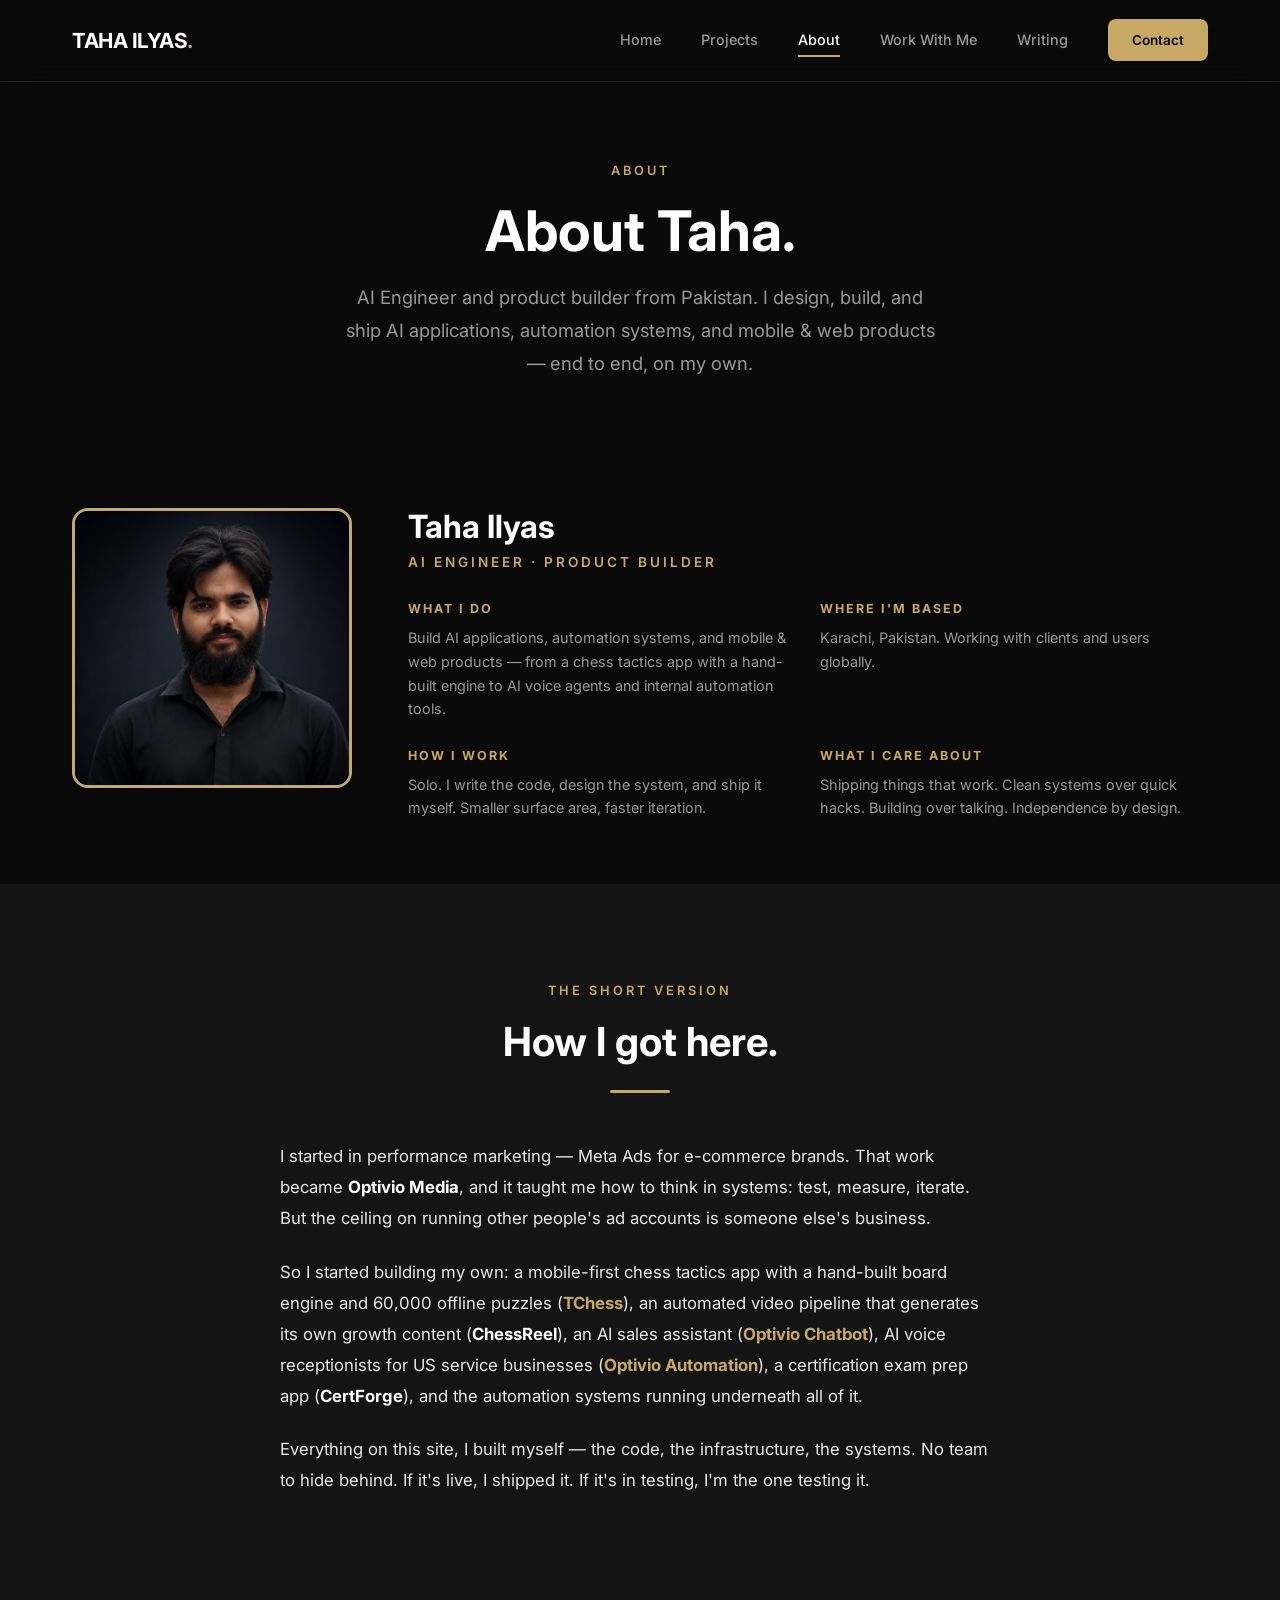
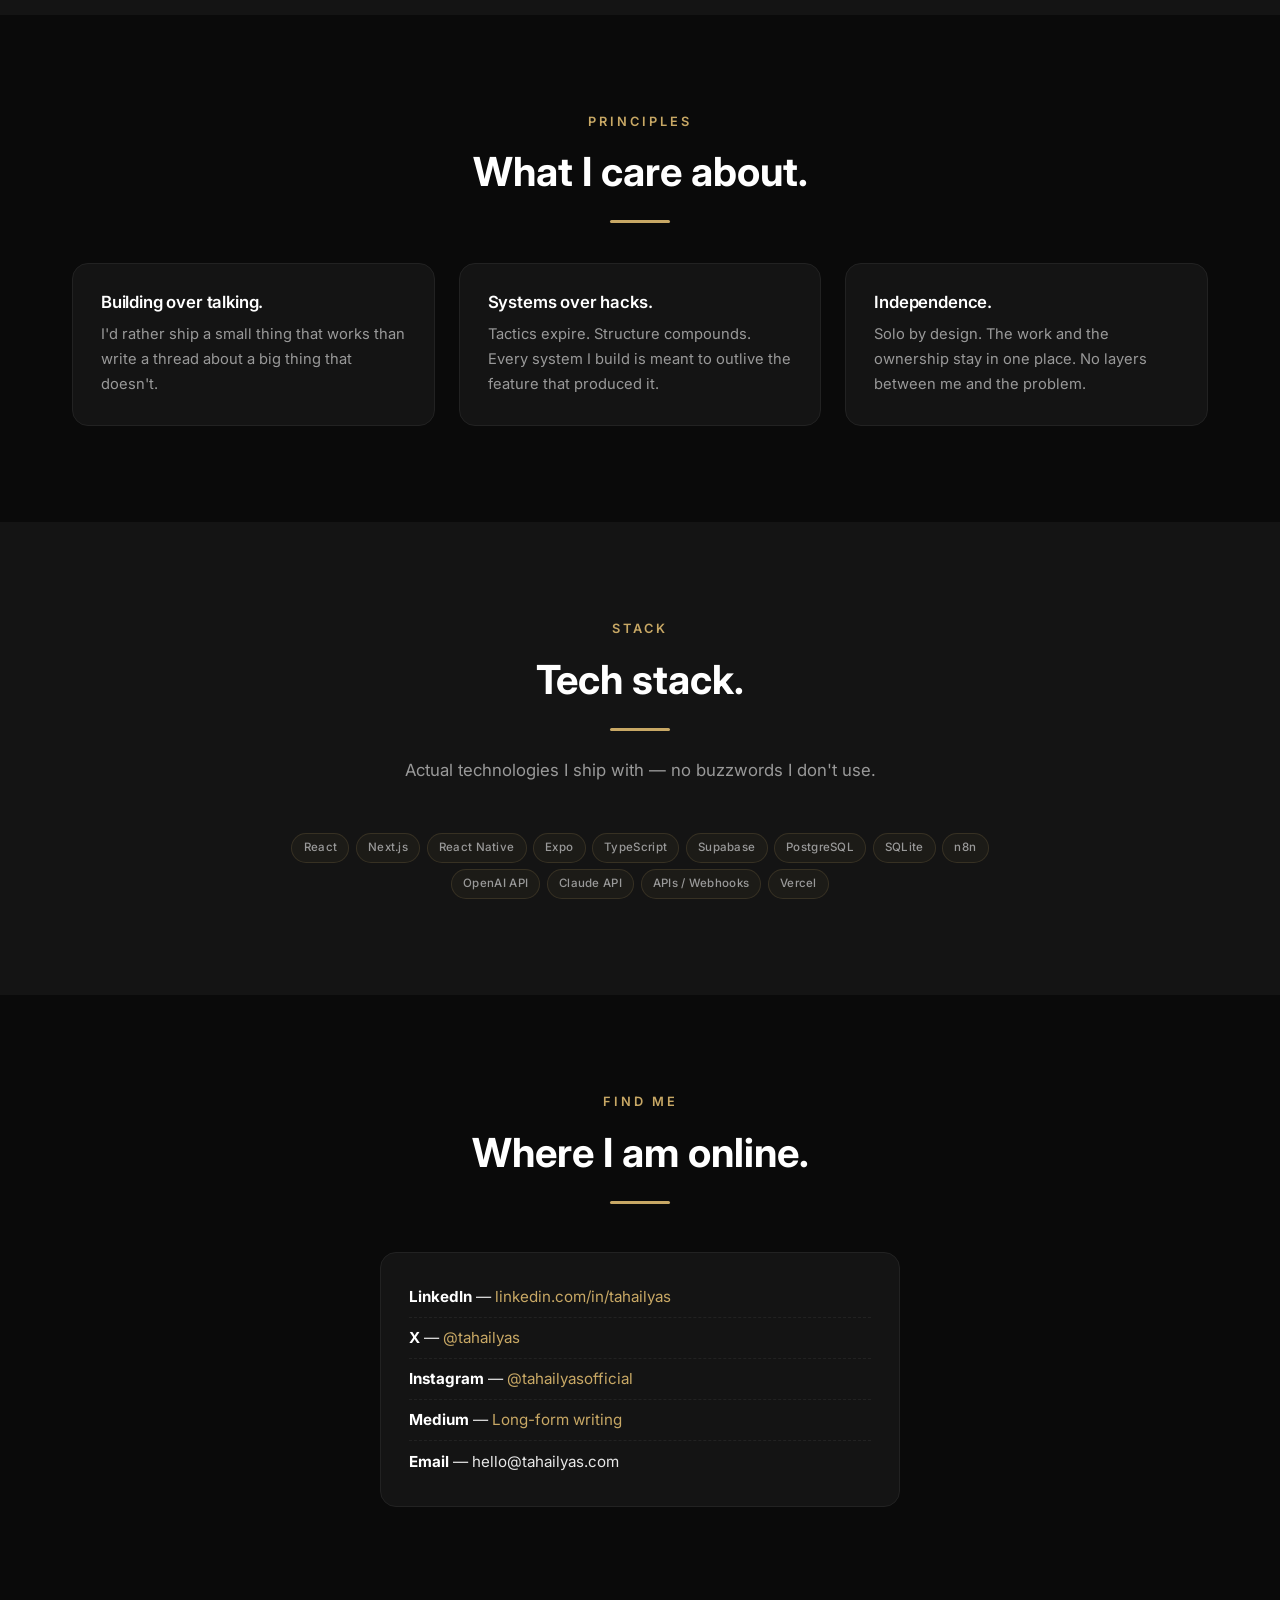
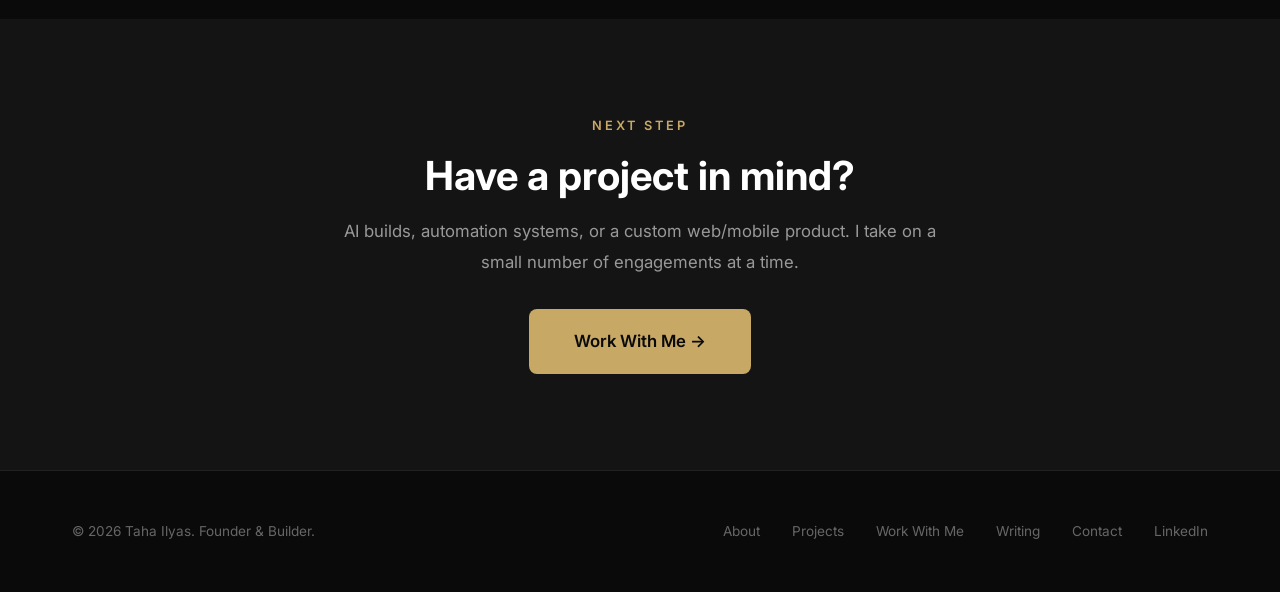
==== commit 12683c3d: "Feature all 8 projects on homepage, add real TChess screenshots and live links Homepage now shows th" ====
--- a/about.html
+++ b/about.html
@@ -146,7 +146,7 @@
       </div>
       <div class="story fade-in">
         <p>I started in performance marketing — Meta Ads for e-commerce brands. That work became <strong>Optivio Media</strong>, and it taught me how to think in systems: test, measure, iterate. But the ceiling on running other people's ad accounts is someone else's business.</p>
-        <p>So I started building my own: a mobile-first chess tactics app with a hand-built board engine and 60,000 offline puzzles (<strong>TChess</strong>), an automated video pipeline that generates its own growth content (<strong>ChessReel</strong>), an AI sales assistant (<strong>Optivio Chatbot</strong>), AI voice receptionists for US service businesses (<strong>Optivio Automation</strong>), a certification exam prep app (<strong>CertForge</strong>), and the automation systems running underneath all of it.</p>
+        <p>So I started building my own: a mobile-first chess tactics app with a hand-built board engine and 60,000 offline puzzles (<strong><a href="https://tchess.app" target="_blank" rel="noopener" style="color: var(--accent);">TChess</a></strong>), an automated video pipeline that generates its own growth content (<strong>ChessReel</strong>), an AI sales assistant (<strong><a href="https://chatbot.tahailyas.com" target="_blank" rel="noopener" style="color: var(--accent);">Optivio Chatbot</a></strong>), AI voice receptionists for US service businesses (<strong><a href="https://optivioautomation.com" target="_blank" rel="noopener" style="color: var(--accent);">Optivio Automation</a></strong>), a certification exam prep app (<strong>CertForge</strong>), and the automation systems running underneath all of it.</p>
         <p>Everything on this site, I built myself — the code, the infrastructure, the systems. No team to hide behind. If it's live, I shipped it. If it's in testing, I'm the one testing it.</p>
       </div>
     </div>
--- a/css/style.css
+++ b/css/style.css
@@ -1927,6 +1927,19 @@
   letter-spacing: 1.4px;
   margin-bottom: 0.2rem;
 }
+.venture-card__shots {
+  display: flex;
+  gap: 0.6rem;
+  margin: 0.9rem 0 1.1rem;
+}
+.venture-card__shots img {
+  width: 72px;
+  height: 156px;
+  object-fit: cover;
+  border-radius: 10px;
+  border: 1px solid var(--border-light);
+  background: var(--bg-card-hover);
+}
 .venture-card__foot {
   margin-top: 1.4rem;
   padding-top: 1.1rem;
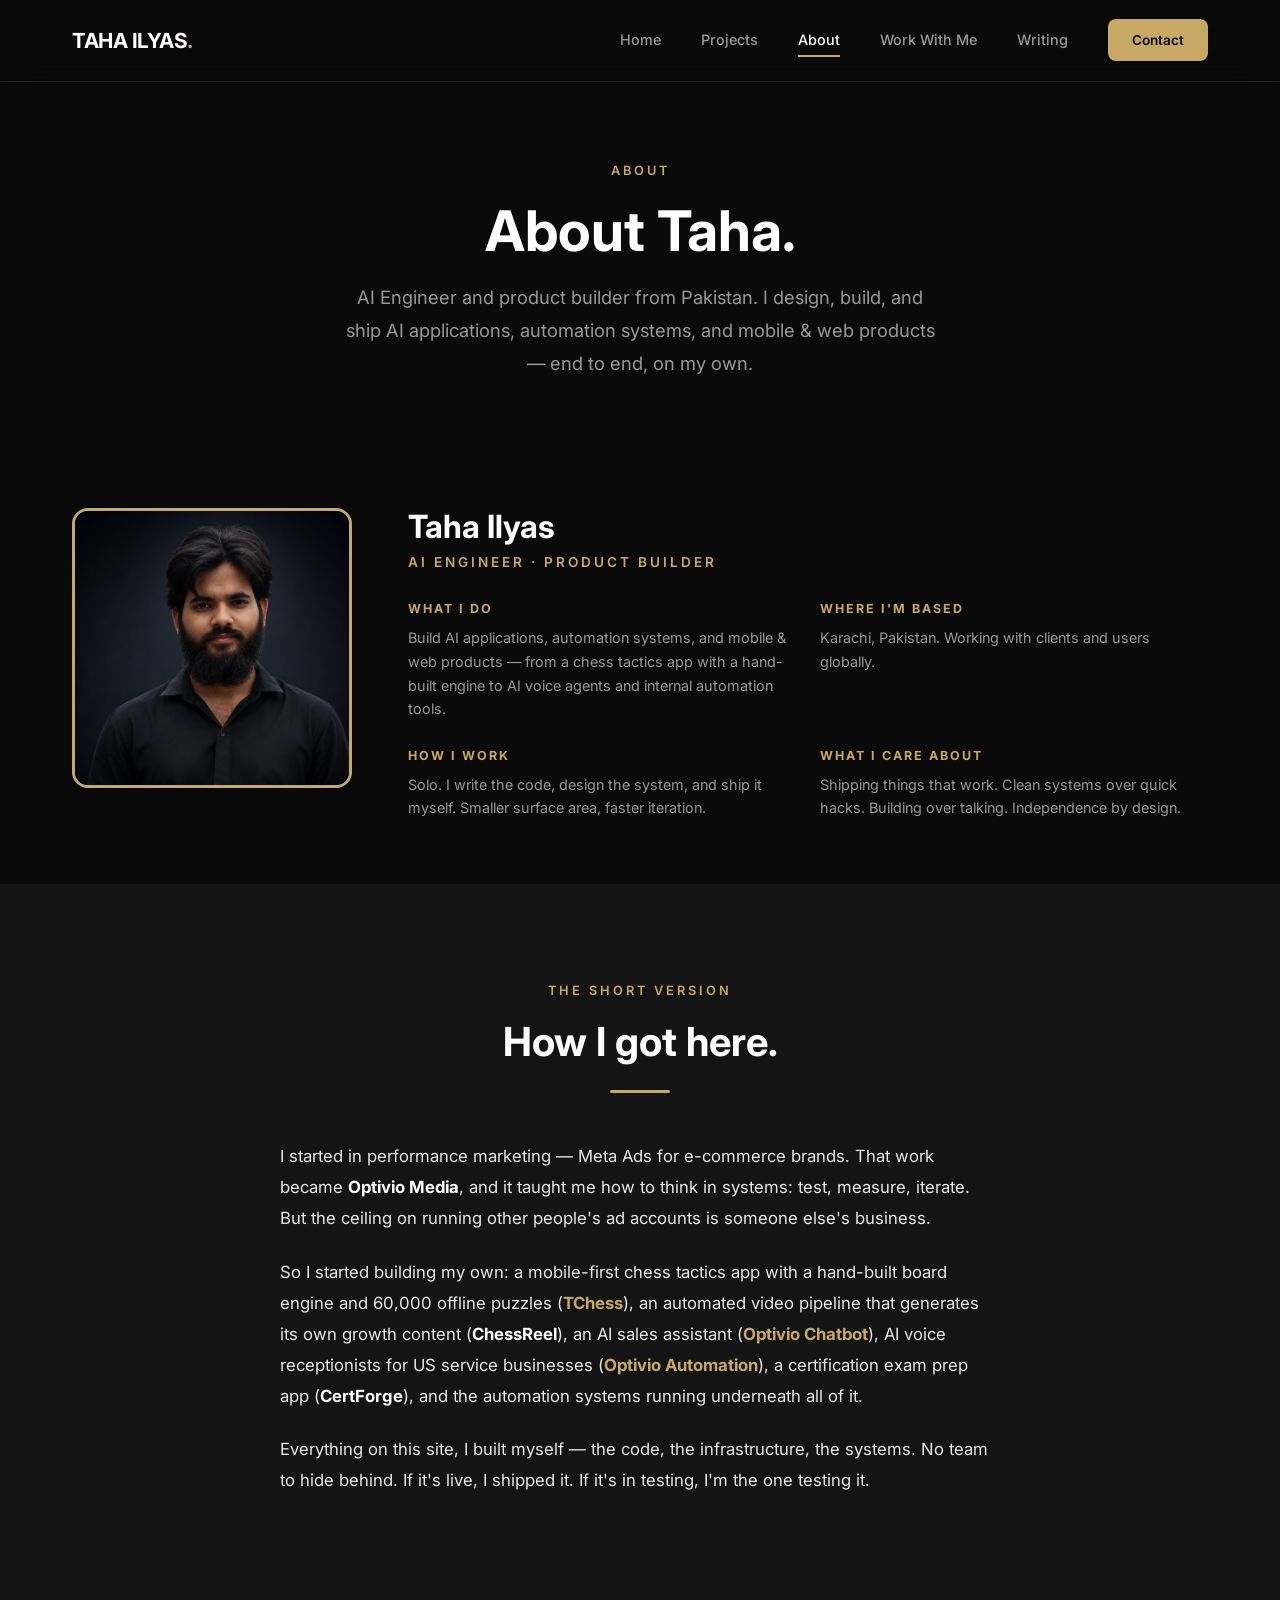
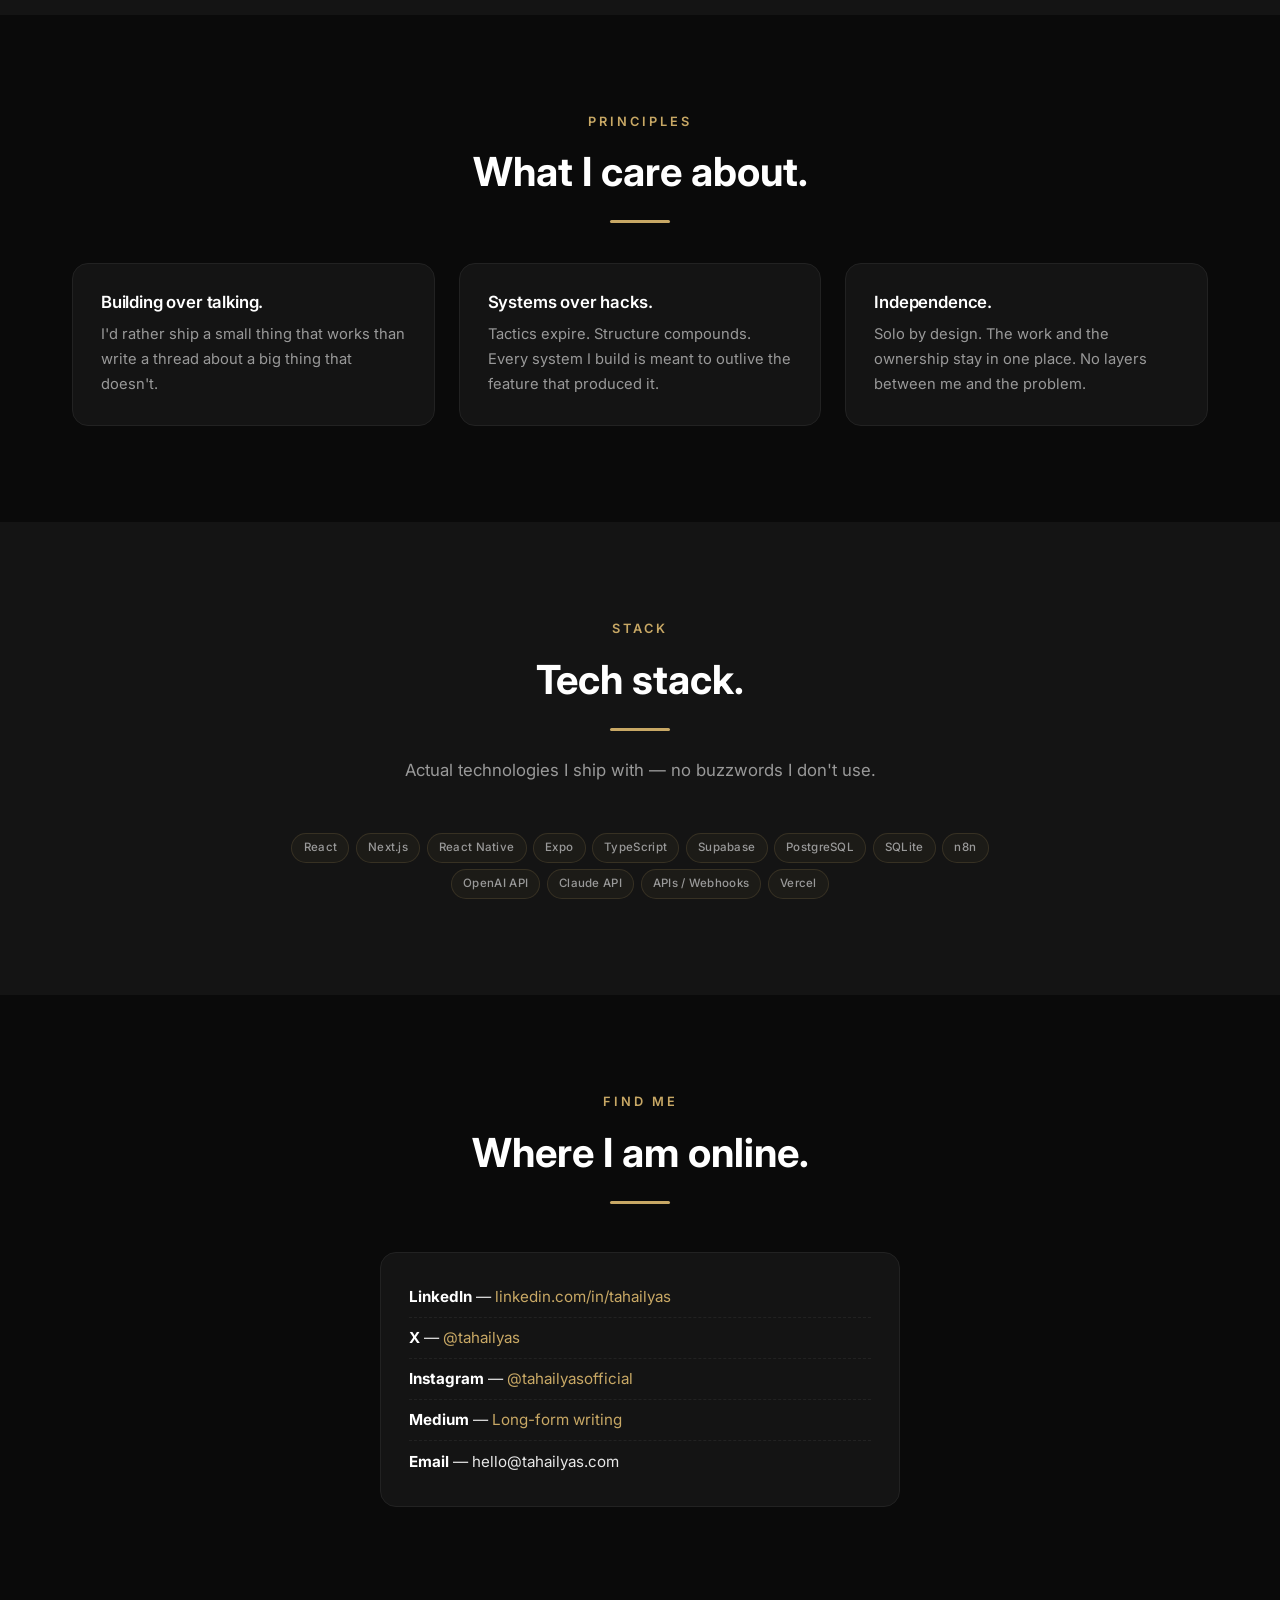
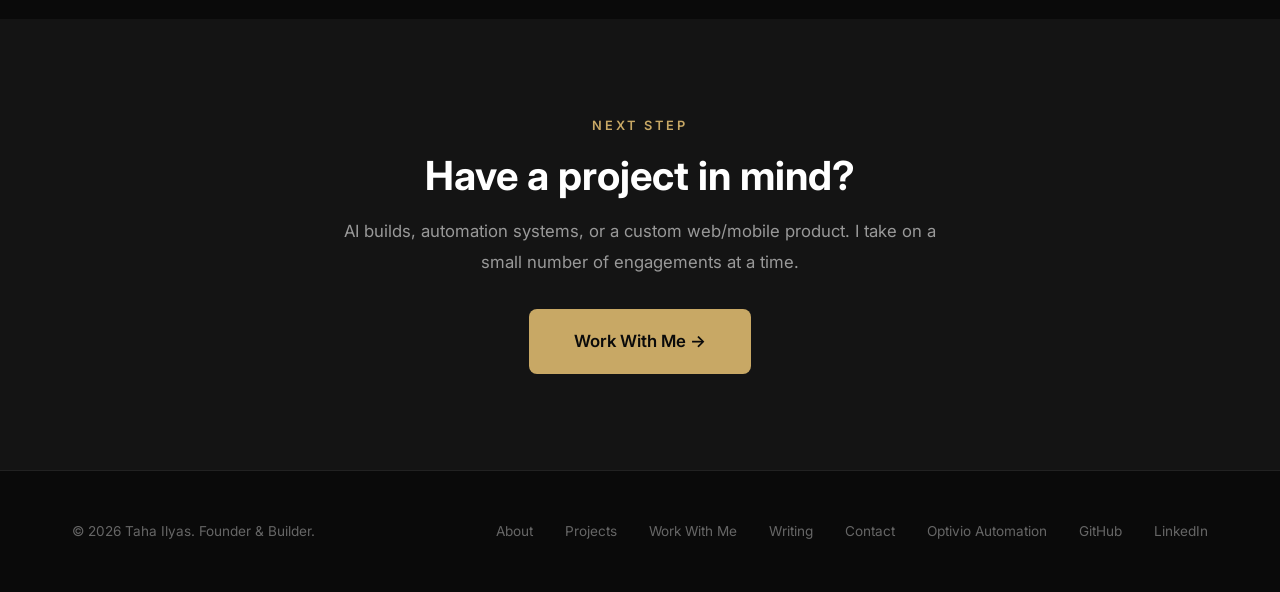
==== commit 08ebdc4c: "feat(seo): link Person entity to Optivio Automation, apps and GitHub - Person JSON-LD: @id, jobTitle" ====
--- a/about.html
+++ b/about.html
@@ -22,7 +22,7 @@
   <link rel="preconnect" href="https://fonts.googleapis.com">
   <link rel="preconnect" href="https://fonts.gstatic.com" crossorigin>
   <link href="https://fonts.googleapis.com/css2?family=Inter:wght@400;500;600;700;800&display=swap" rel="stylesheet">
-  <link rel="stylesheet" href="css/style.css">
+  <link rel="stylesheet" href="css/style.css?v=20260822">
 
   <script type="application/ld+json">
   {
@@ -37,13 +37,21 @@
   {
     "@context": "https://schema.org",
     "@type": "Person",
+    "@id": "https://tahailyas.com/#person",
     "name": "Taha Ilyas",
     "url": "https://tahailyas.com",
     "image": "https://tahailyas.com/images/taha.png",
-    "jobTitle": "AI Engineer & Product Builder",
+    "jobTitle": "Founder & Mobile App Developer",
     "description": "AI Engineer and product builder based in Pakistan. Builder of TChess, CertForge, Optivio Chatbot, and the AI automation systems behind them.",
     "worksFor": [
-      { "@type": "Organization", "name": "Optivio Automation", "url": "https://optivioautomation.com" },
+      {
+        "@type": "Organization",
+        "@id": "https://optivioautomation.com/#organization",
+        "name": "Optivio Automation",
+        "url": "https://optivioautomation.com",
+        "founder": { "@id": "https://tahailyas.com/#person" },
+        "sameAs": ["https://play.google.com/store/apps/developer?id=Optivio+Automation"]
+      },
       { "@type": "Organization", "name": "Optivio Media", "url": "https://optiviomedia.online" }
     ],
     "sameAs": [
@@ -53,12 +61,13 @@
       "https://www.facebook.com/tahailyas",
       "https://www.crunchbase.com/person/taha-ilyas",
       "https://medium.com/@muhammad.taha.ansari8242",
-      "https://github.com/realtahailyas/optivio-website"
+      "https://github.com/realtahailyas"
     ],
     "knowsAbout": [
       "AI Engineering", "React Native", "Next.js", "TypeScript", "AI Automation",
       "Chatbot Development", "Supabase", "PostgreSQL", "n8n", "OpenAI API", "Claude API",
-      "Mobile App Development", "Web Development", "Performance Marketing"
+      "Mobile App Development", "Android Development", "Kotlin", "Jetpack Compose", "Unity",
+      "Web Development", "Performance Marketing"
     ],
     "nationality": "Pakistani",
     "homeLocation": { "@type": "Place", "name": "Karachi, Pakistan" }
@@ -250,7 +259,9 @@
           <a href="work-with-me.html">Work With Me</a>
           <a href="writing.html">Writing</a>
           <a href="contact.html">Contact</a>
-          <a href="https://www.linkedin.com/in/tahailyas/" target="_blank" rel="noopener">LinkedIn</a>
+          <a href="https://optivioautomation.com" target="_blank" rel="noopener">Optivio Automation</a>
+          <a href="https://github.com/realtahailyas" target="_blank" rel="me noopener">GitHub</a>
+          <a href="https://www.linkedin.com/in/tahailyas/" target="_blank" rel="me noopener">LinkedIn</a>
         </div>
       </div>
     </div>
--- a/css/style.css
+++ b/css/style.css
@@ -1940,6 +1940,15 @@
   border: 1px solid var(--border-light);
   background: var(--bg-card-hover);
 }
+.venture-card__shot--wide {
+  display: block;
+  width: 100%;
+  height: auto;
+  border-radius: 10px;
+  border: 1px solid var(--border-light);
+  background: var(--bg-card-hover);
+  margin: 0.9rem 0 1.1rem;
+}
 .venture-card__foot {
   margin-top: 1.4rem;
   padding-top: 1.1rem;
@@ -2152,6 +2161,57 @@
 .now-block li:last-child { border-bottom: none; }
 .now-block li strong { color: var(--white); }
 
+/* --- Subsection divider (marks secondary/supporting content) --- */
+.subsection-divider {
+  grid-column: 1 / -1;
+  display: flex;
+  align-items: center;
+  gap: 1.1rem;
+  margin: 0.75rem 0 0.5rem;
+  color: var(--text-dark);
+  font-size: 0.72rem;
+  font-weight: 600;
+  letter-spacing: 2px;
+  text-transform: uppercase;
+}
+.subsection-divider::before,
+.subsection-divider::after {
+  content: '';
+  flex: 1;
+  height: 1px;
+  background: var(--border);
+}
+
+/* --- Secondary venture card (growth/business experience, not primary offer) --- */
+.venture-card--secondary .venture-card__metrics {
+  gap: 1.2rem;
+  border-top-style: solid;
+}
+.venture-card--secondary .venture-card__metric strong {
+  color: var(--text-muted);
+  font-size: 0.92rem;
+}
+
+/* --- What Can Be Automated (business-problem section) --- */
+.automate-list {
+  display: flex;
+  flex-wrap: wrap;
+  justify-content: center;
+  gap: 0.6rem;
+  max-width: 780px;
+  margin: 2rem auto 0;
+}
+.automate-list .stack-pill {
+  padding: 0.5rem 1rem;
+  font-size: 0.85rem;
+}
+.automate-note {
+  max-width: 620px;
+  margin: 2rem auto 0;
+  text-align: center;
+  color: var(--text-muted);
+}
+
 /* --- Mobile --- */
 @media (max-width: 900px) {
   .venture-grid { grid-template-columns: 1fr; gap: 1.25rem; }
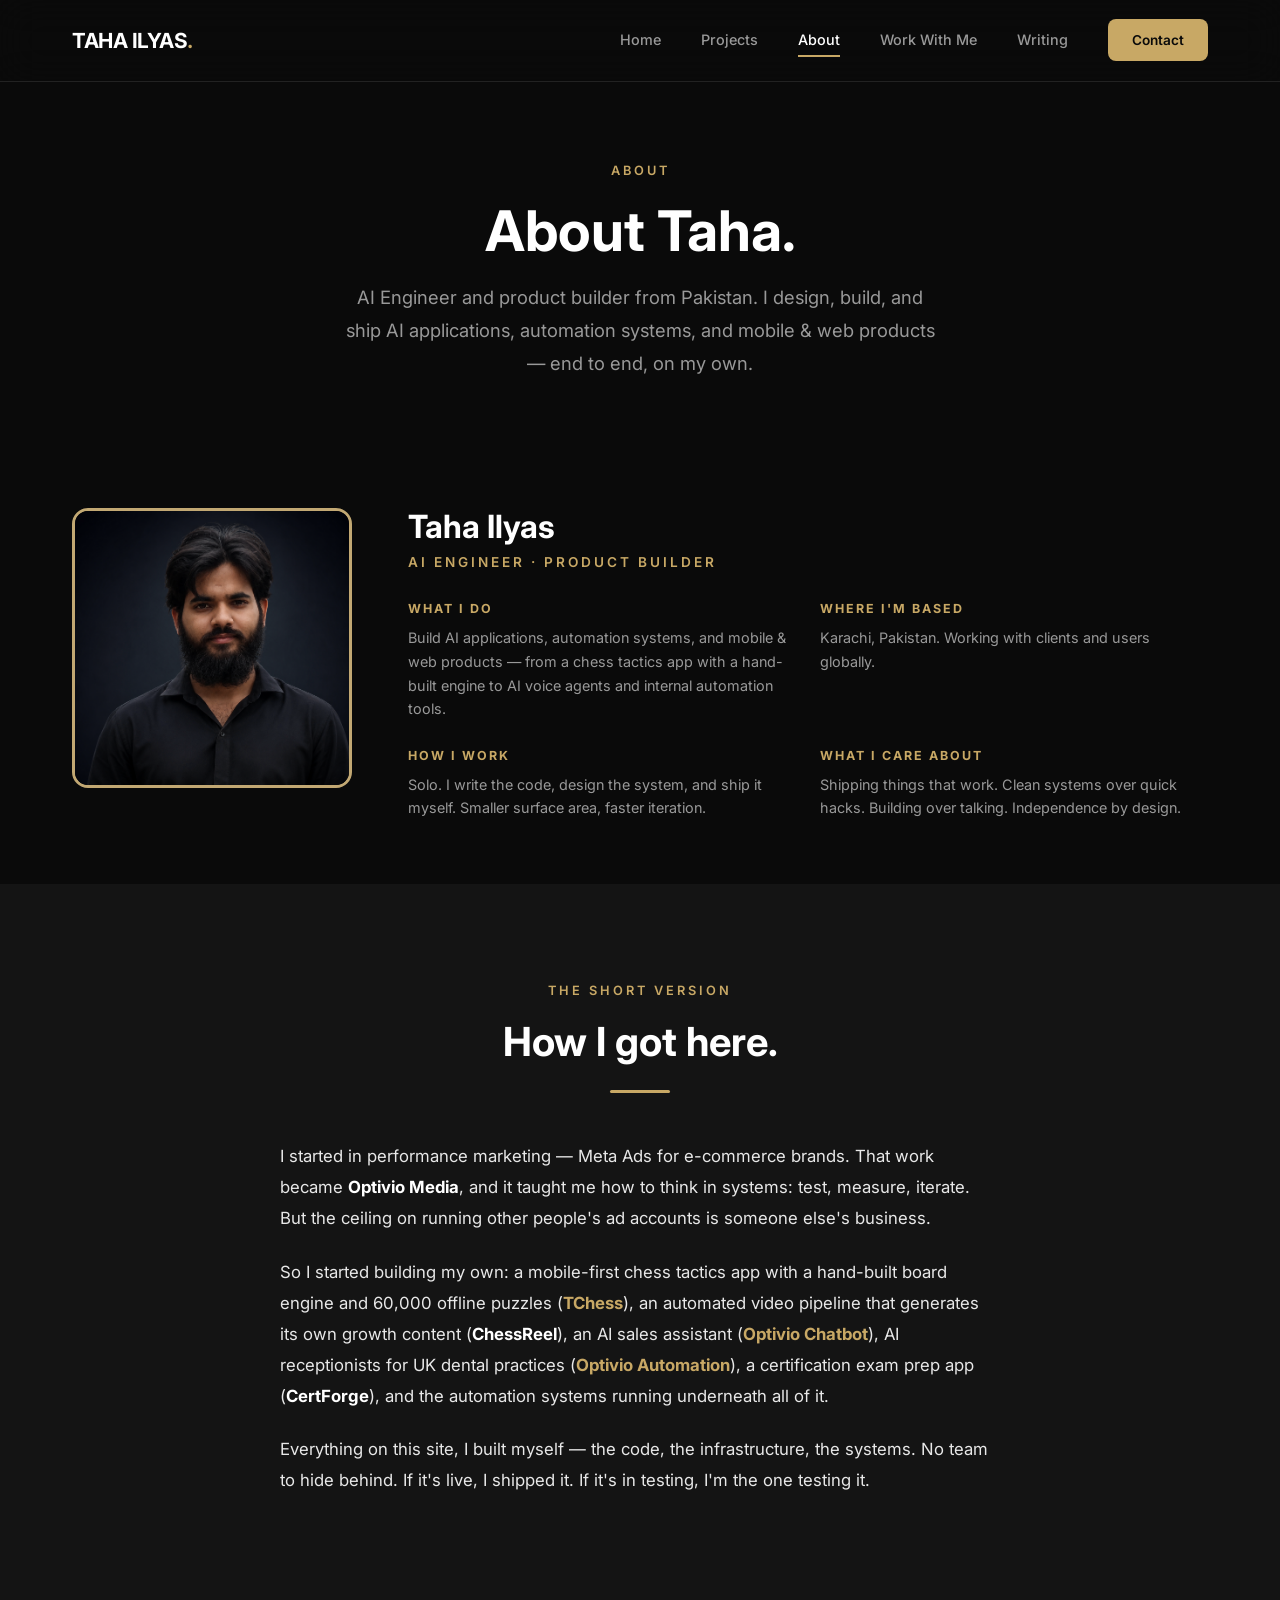
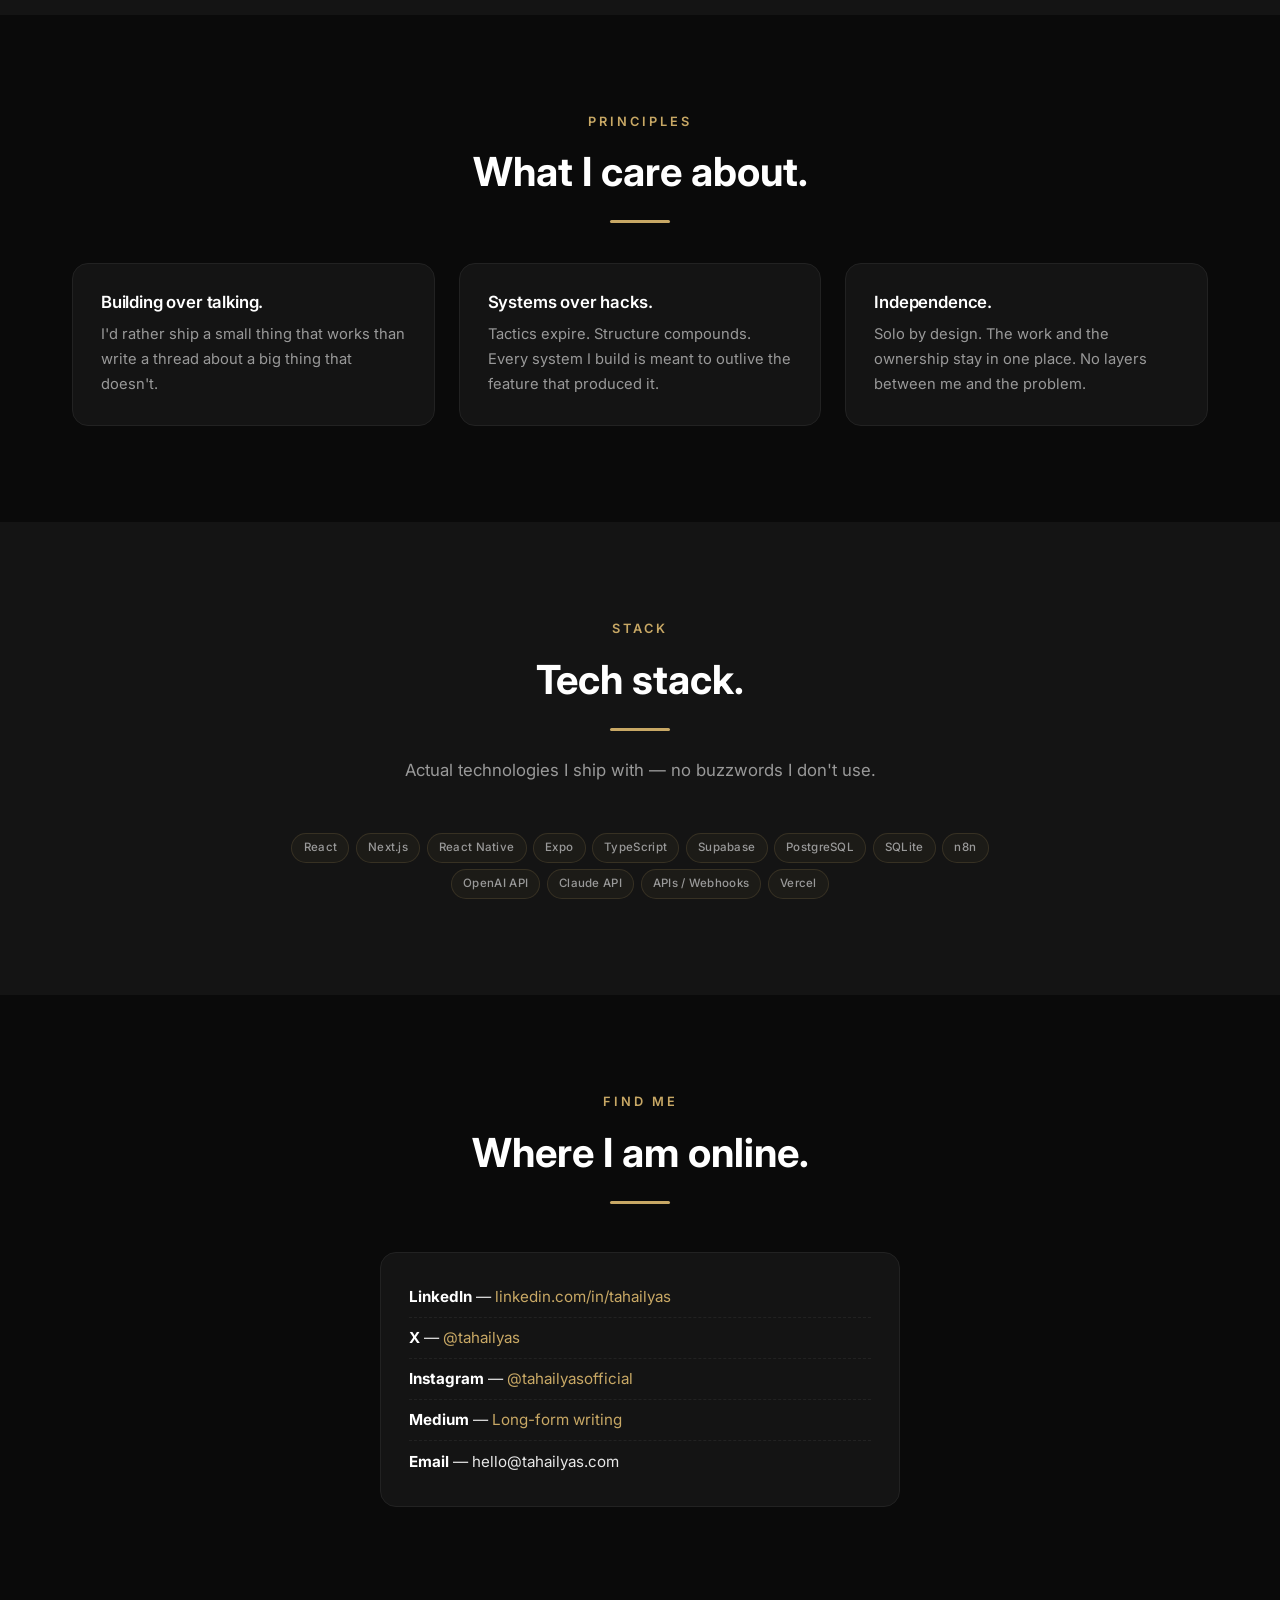
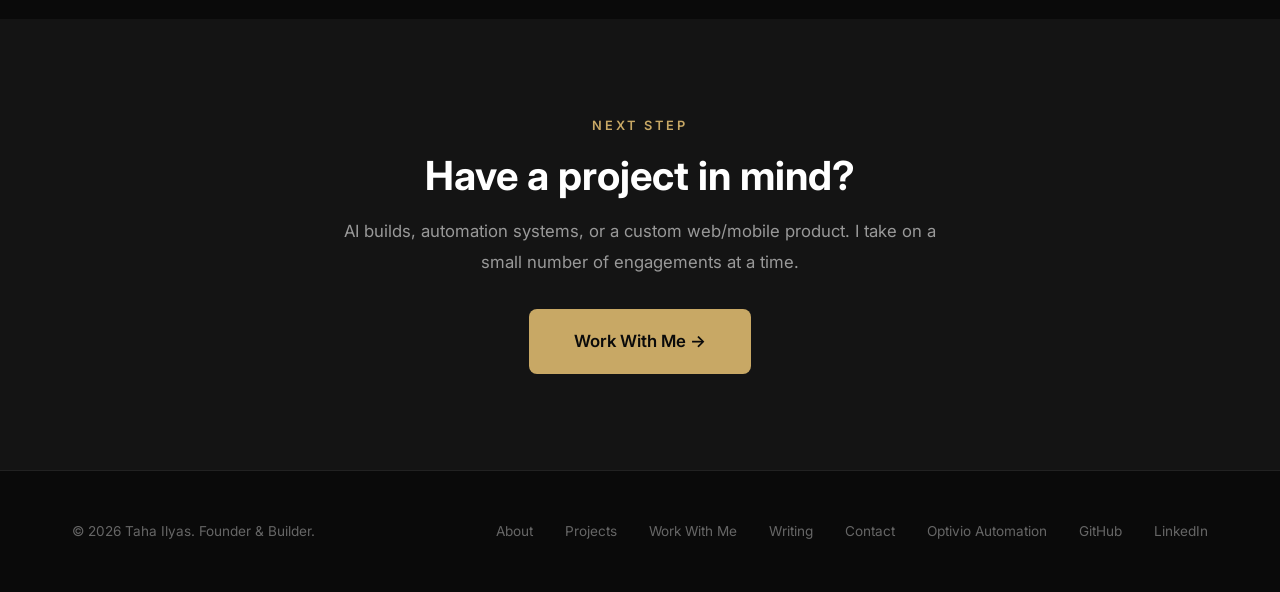
==== commit 30367373: "fix(content): drop lead-gen site links, align Optivio Automation copy - Remove cedarrapidswaterdamag" ====
--- a/about.html
+++ b/about.html
@@ -155,7 +155,7 @@
       </div>
       <div class="story fade-in">
         <p>I started in performance marketing — Meta Ads for e-commerce brands. That work became <strong>Optivio Media</strong>, and it taught me how to think in systems: test, measure, iterate. But the ceiling on running other people's ad accounts is someone else's business.</p>
-        <p>So I started building my own: a mobile-first chess tactics app with a hand-built board engine and 60,000 offline puzzles (<strong><a href="https://tchess.app" target="_blank" rel="noopener" style="color: var(--accent);">TChess</a></strong>), an automated video pipeline that generates its own growth content (<strong>ChessReel</strong>), an AI sales assistant (<strong><a href="https://chatbot.tahailyas.com" target="_blank" rel="noopener" style="color: var(--accent);">Optivio Chatbot</a></strong>), AI voice receptionists for US service businesses (<strong><a href="https://optivioautomation.com" target="_blank" rel="noopener" style="color: var(--accent);">Optivio Automation</a></strong>), a certification exam prep app (<strong>CertForge</strong>), and the automation systems running underneath all of it.</p>
+        <p>So I started building my own: a mobile-first chess tactics app with a hand-built board engine and 60,000 offline puzzles (<strong><a href="https://tchess.app" target="_blank" rel="noopener" style="color: var(--accent);">TChess</a></strong>), an automated video pipeline that generates its own growth content (<strong>ChessReel</strong>), an AI sales assistant (<strong><a href="https://chatbot.tahailyas.com" target="_blank" rel="noopener" style="color: var(--accent);">Optivio Chatbot</a></strong>), AI receptionists for UK dental practices (<strong><a href="https://optivioautomation.com" target="_blank" rel="noopener" style="color: var(--accent);">Optivio Automation</a></strong>), a certification exam prep app (<strong>CertForge</strong>), and the automation systems running underneath all of it.</p>
         <p>Everything on this site, I built myself — the code, the infrastructure, the systems. No team to hide behind. If it's live, I shipped it. If it's in testing, I'm the one testing it.</p>
       </div>
     </div>
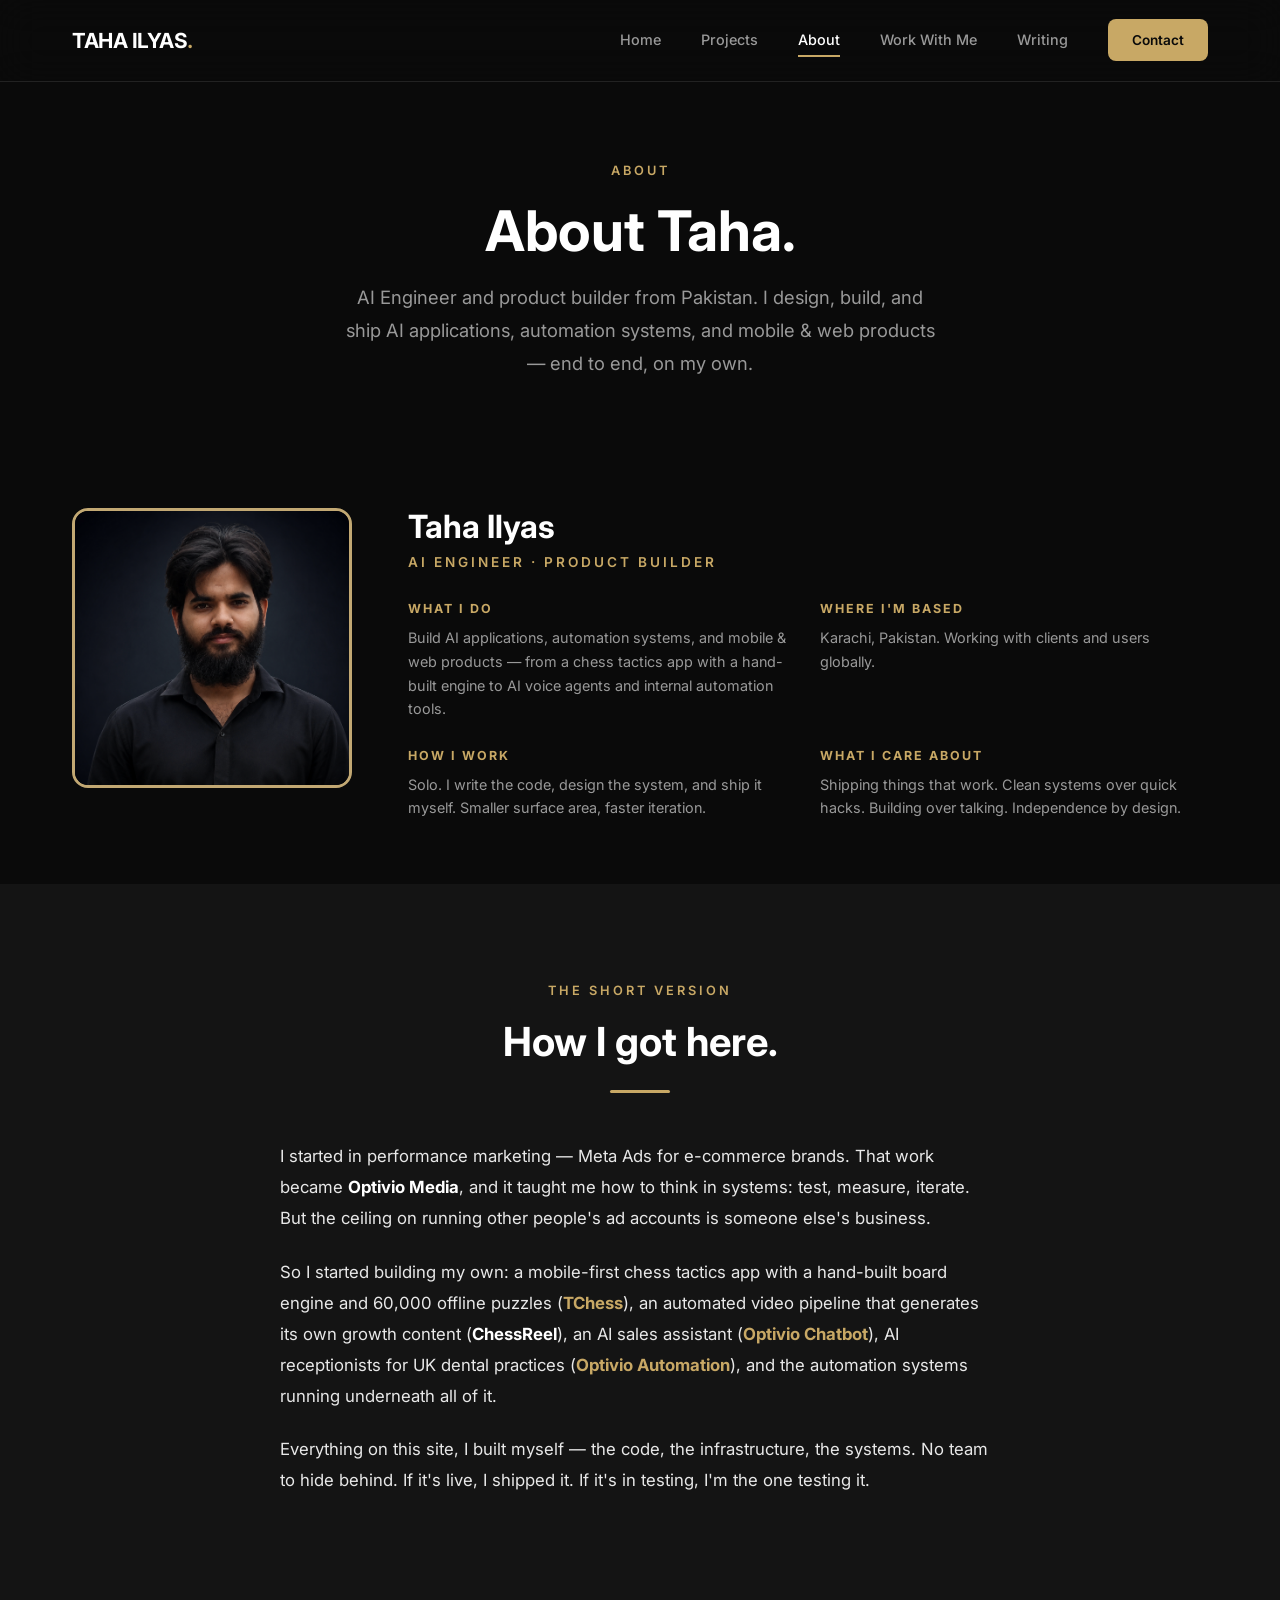
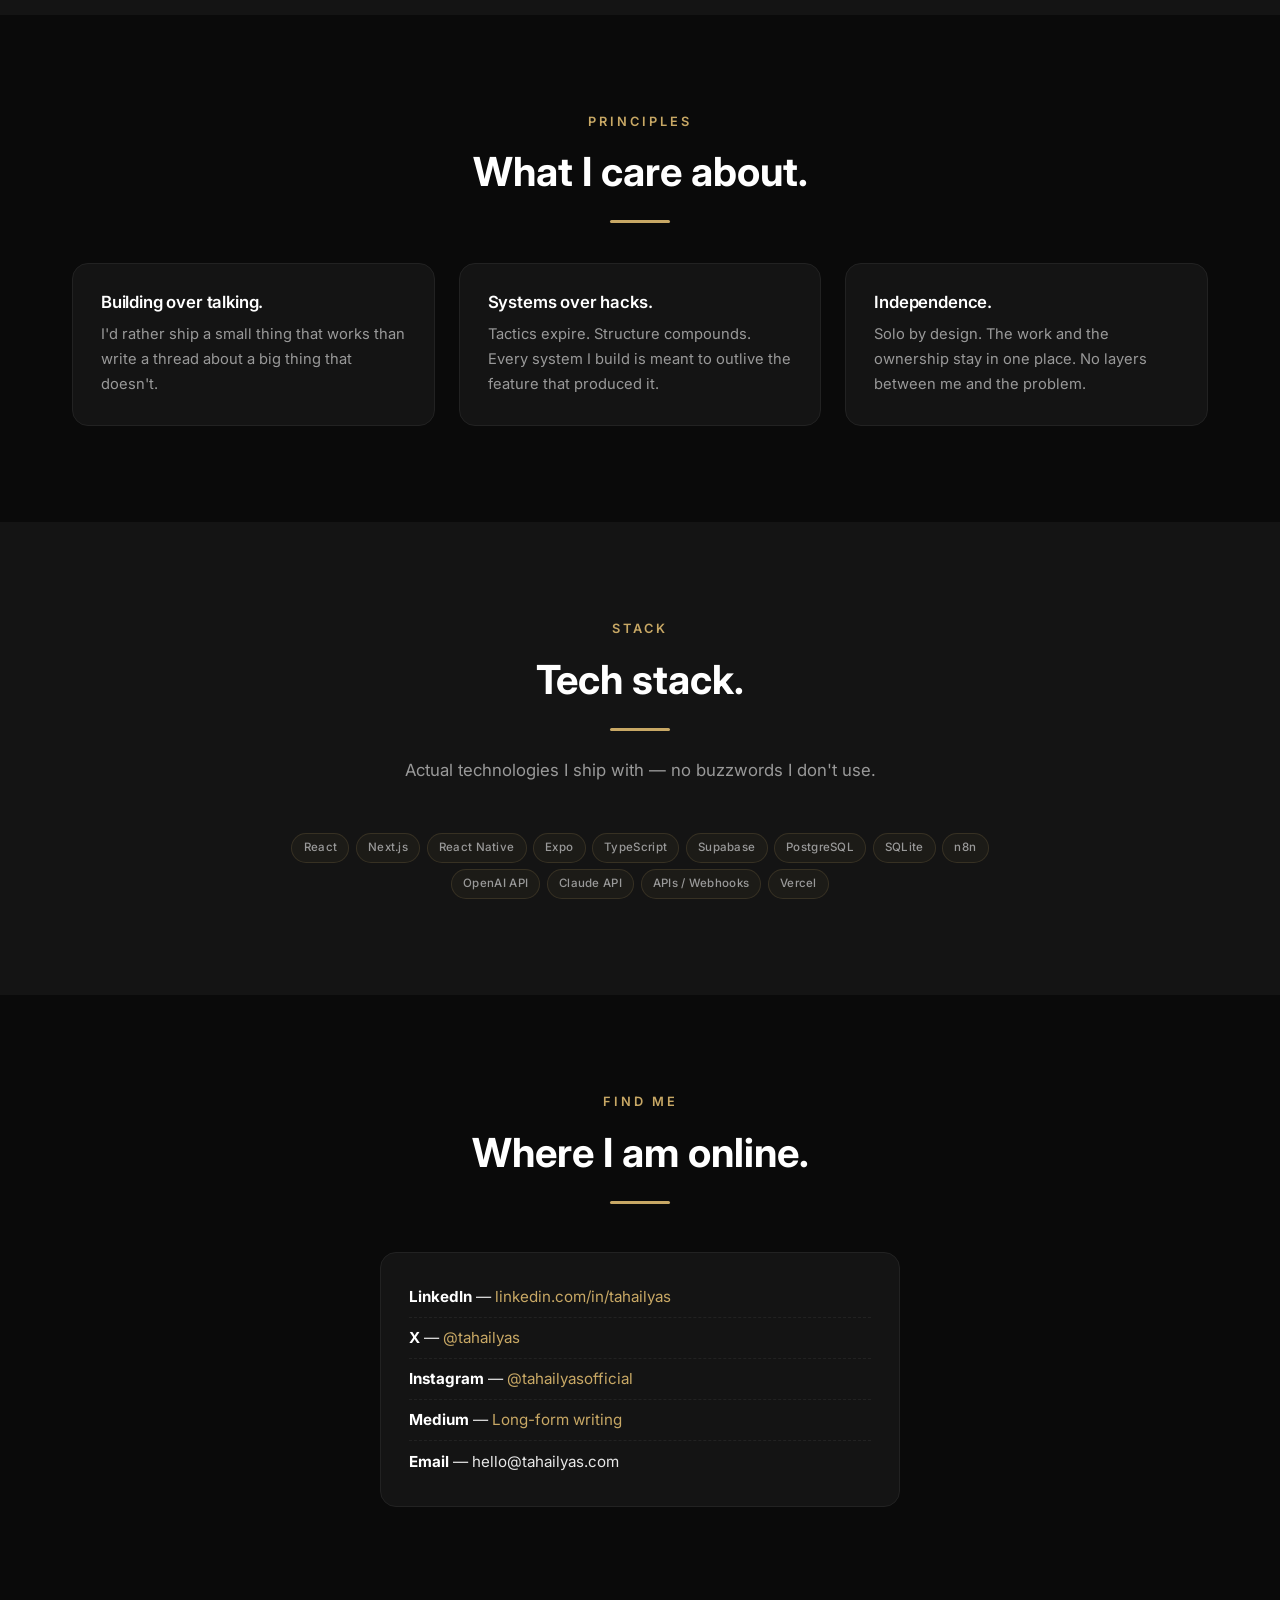
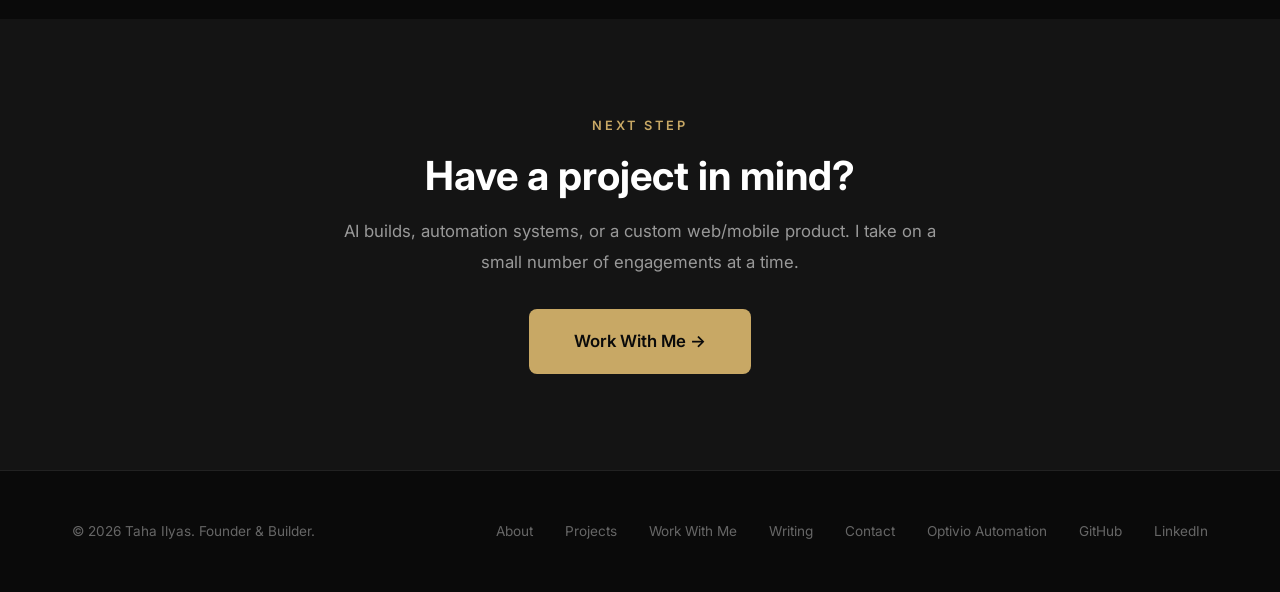
==== commit f19347a3: "fix: move CertForge to the end of the portfolio Co-Authored-By: Claude Opus 5.5 <noreply@anthropic.c" ====
--- a/about.html
+++ b/about.html
@@ -42,7 +42,7 @@
     "url": "https://tahailyas.com",
     "image": "https://tahailyas.com/images/taha.png",
     "jobTitle": "Founder & Mobile App Developer",
-    "description": "AI Engineer and product builder based in Pakistan. Builder of TChess, CertForge, Optivio Chatbot, and the AI automation systems behind them.",
+    "description": "AI Engineer and product builder based in Pakistan. Builder of TChess, Optivio Chatbot, and the AI automation systems behind them.",
     "worksFor": [
       {
         "@type": "Organization",
@@ -155,7 +155,7 @@
       </div>
       <div class="story fade-in">
         <p>I started in performance marketing — Meta Ads for e-commerce brands. That work became <strong>Optivio Media</strong>, and it taught me how to think in systems: test, measure, iterate. But the ceiling on running other people's ad accounts is someone else's business.</p>
-        <p>So I started building my own: a mobile-first chess tactics app with a hand-built board engine and 60,000 offline puzzles (<strong><a href="https://tchess.app" target="_blank" rel="noopener" style="color: var(--accent);">TChess</a></strong>), an automated video pipeline that generates its own growth content (<strong>ChessReel</strong>), an AI sales assistant (<strong><a href="https://chatbot.tahailyas.com" target="_blank" rel="noopener" style="color: var(--accent);">Optivio Chatbot</a></strong>), AI receptionists for UK dental practices (<strong><a href="https://optivioautomation.com" target="_blank" rel="noopener" style="color: var(--accent);">Optivio Automation</a></strong>), a certification exam prep app (<strong>CertForge</strong>), and the automation systems running underneath all of it.</p>
+        <p>So I started building my own: a mobile-first chess tactics app with a hand-built board engine and 60,000 offline puzzles (<strong><a href="https://tchess.app" target="_blank" rel="noopener" style="color: var(--accent);">TChess</a></strong>), an automated video pipeline that generates its own growth content (<strong>ChessReel</strong>), an AI sales assistant (<strong><a href="https://chatbot.tahailyas.com" target="_blank" rel="noopener" style="color: var(--accent);">Optivio Chatbot</a></strong>), AI receptionists for UK dental practices (<strong><a href="https://optivioautomation.com" target="_blank" rel="noopener" style="color: var(--accent);">Optivio Automation</a></strong>), and the automation systems running underneath all of it.</p>
         <p>Everything on this site, I built myself — the code, the infrastructure, the systems. No team to hide behind. If it's live, I shipped it. If it's in testing, I'm the one testing it.</p>
       </div>
     </div>
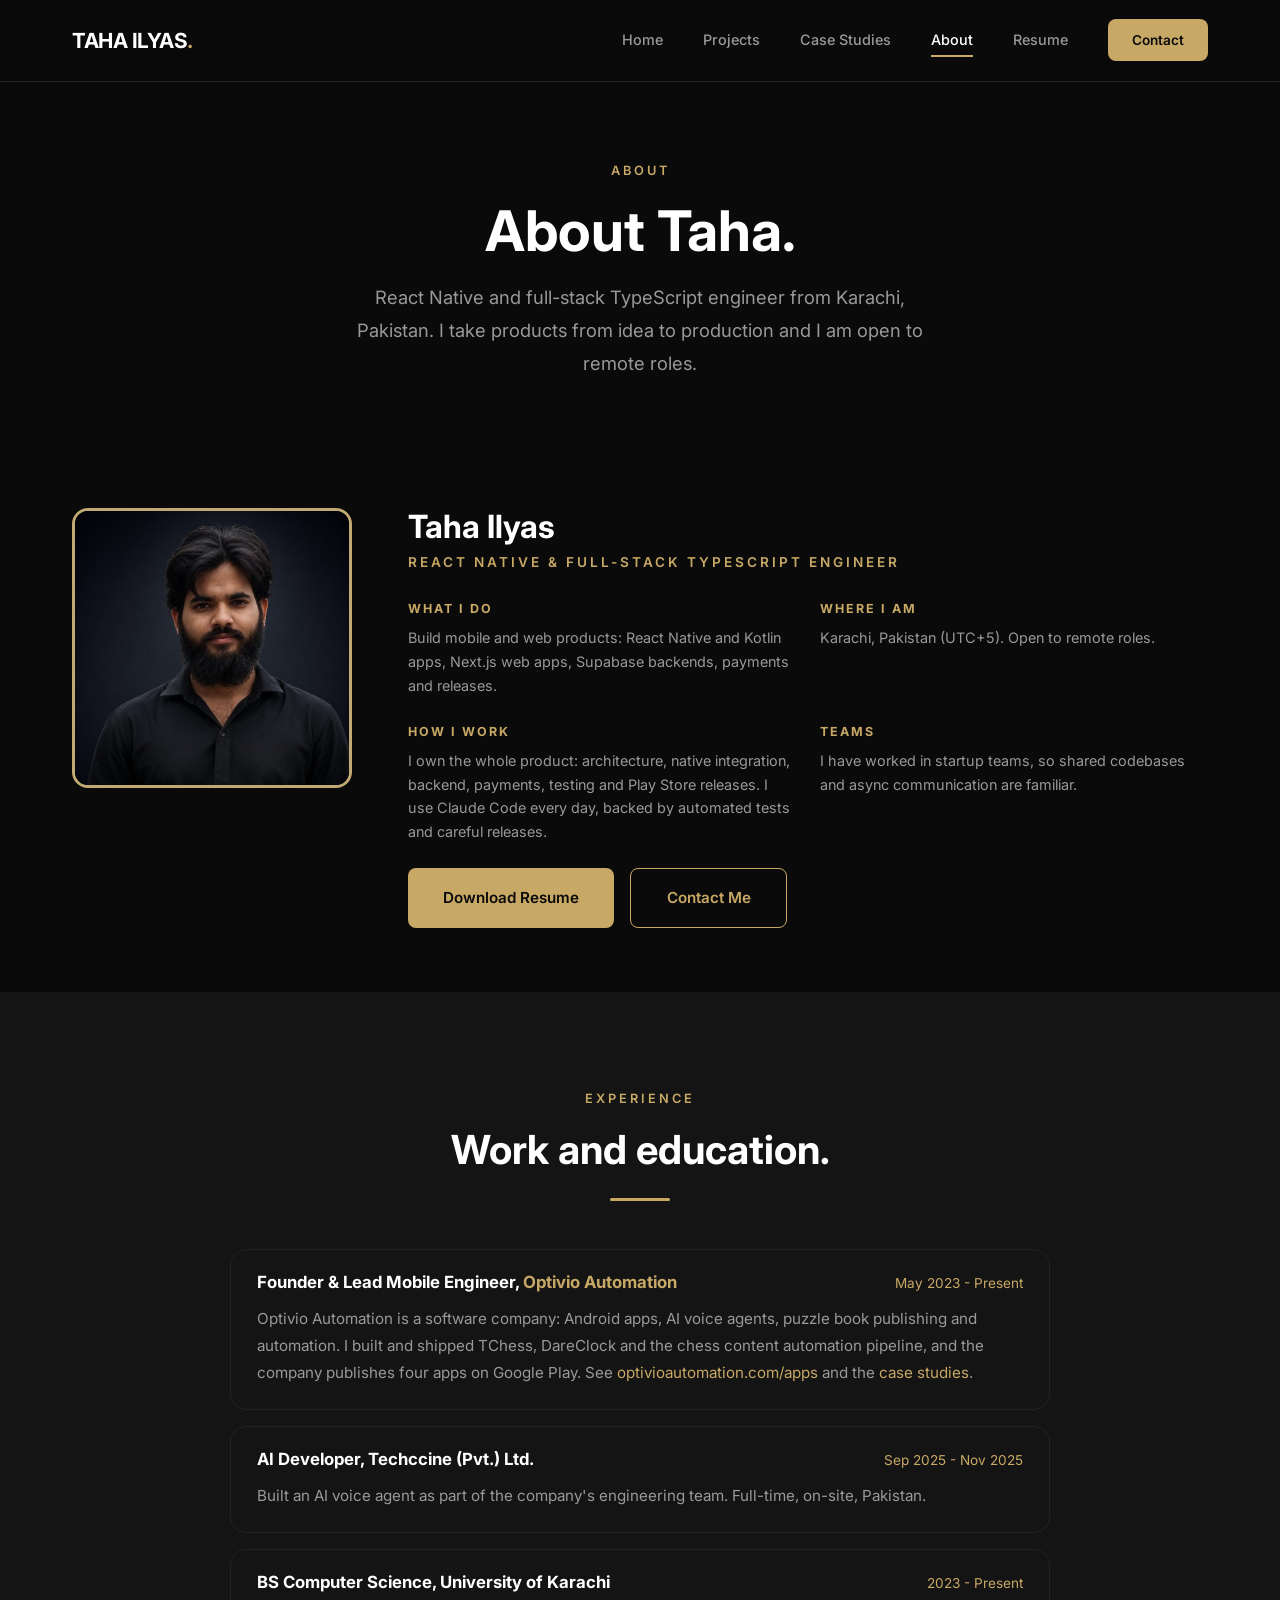
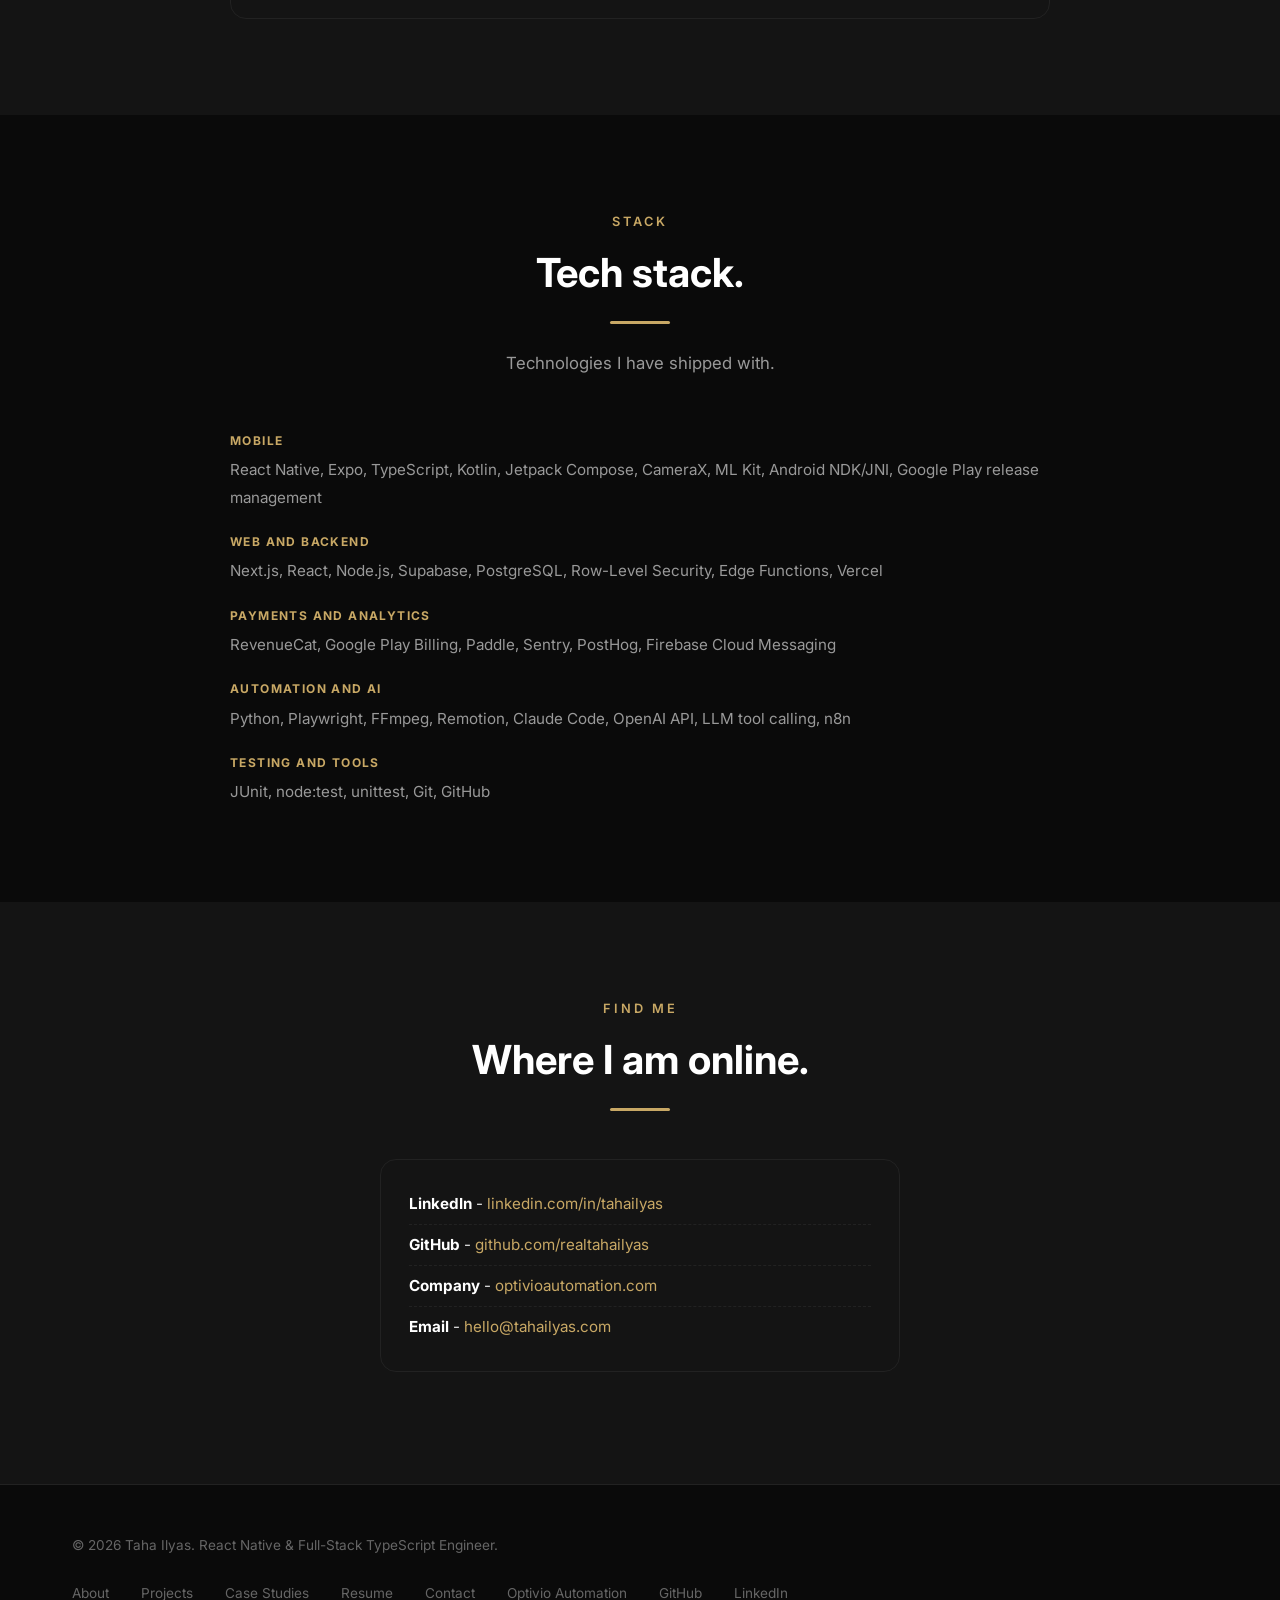
==== commit be58241d: "feat: reposition site as React Native & full-stack TypeScript engineer Recruiter-first hero with res" ====
--- a/about.html
+++ b/about.html
@@ -3,18 +3,20 @@
 <head>
   <meta charset="UTF-8">
   <meta name="viewport" content="width=device-width, initial-scale=1.0">
-  <title>About Taha Ilyas — AI Engineer & Product Builder</title>
-  <meta name="description" content="AI Engineer and product builder from Pakistan. Builds AI applications, automation systems, and mobile/web products end to end, alone. Read the full story.">
+  <title>About Taha Ilyas | React Native &amp; Full-Stack TypeScript Engineer</title>
+  <meta name="description" content="About Taha Ilyas: React Native and full-stack TypeScript engineer in Karachi, Pakistan (UTC+5), founder of Optivio Automation, former AI Developer at Techccine, open to remote roles.">
   <meta name="author" content="Taha Ilyas">
 
-  <meta property="og:title" content="About Taha Ilyas — AI Engineer & Product Builder">
-  <meta property="og:description" content="AI Engineer and product builder from Pakistan. Ships AI applications, automation systems, and mobile/web products, solo.">
-  <meta property="og:type" content="profile">
+  <meta property="og:title" content="About Taha Ilyas | React Native &amp; Full-Stack TypeScript Engineer">
+  <meta property="og:description" content="About Taha Ilyas: React Native and full-stack TypeScript engineer in Karachi, Pakistan (UTC+5), founder of Optivio Automation, former AI Developer at Techccine, open to remote roles.">
+  <meta property="og:type" content="website">
   <meta property="og:url" content="https://tahailyas.com/about.html">
-  <meta property="og:image" content="https://tahailyas.com/images/taha.png">
+  <meta property="og:image" content="https://tahailyas.com/images/og-image.jpg">
 
   <meta name="twitter:card" content="summary_large_image">
-  <meta name="twitter:site" content="@tahailyas">
+  <meta name="twitter:title" content="About Taha Ilyas | React Native &amp; Full-Stack TypeScript Engineer">
+  <meta name="twitter:description" content="About Taha Ilyas: React Native and full-stack TypeScript engineer in Karachi, Pakistan (UTC+5), founder of Optivio Automation, former AI Developer at Techccine, open to remote roles.">
+  <meta name="twitter:image" content="https://tahailyas.com/images/og-image.jpg">
 
   <link rel="canonical" href="https://tahailyas.com/about.html">
   <link rel="icon" type="image/svg+xml" href="favicon.svg">
@@ -22,67 +24,91 @@
   <link rel="preconnect" href="https://fonts.googleapis.com">
   <link rel="preconnect" href="https://fonts.gstatic.com" crossorigin>
   <link href="https://fonts.googleapis.com/css2?family=Inter:wght@400;500;600;700;800&display=swap" rel="stylesheet">
-  <link rel="stylesheet" href="css/style.css?v=20260822">
+  <link rel="stylesheet" href="css/style.css?v=20261105">
 
   <script type="application/ld+json">
-  {
-    "@context": "https://schema.org",
-    "@type": "WebSite",
-    "name": "Taha Ilyas",
-    "url": "https://tahailyas.com"
+{
+  "@context": "https://schema.org",
+  "@type": "WebSite",
+  "name": "Taha Ilyas",
+  "url": "https://tahailyas.com",
+  "publisher": {
+    "@id": "https://tahailyas.com/#person"
   }
+}
   </script>
-
   <script type="application/ld+json">
-  {
-    "@context": "https://schema.org",
-    "@type": "Person",
-    "@id": "https://tahailyas.com/#person",
-    "name": "Taha Ilyas",
-    "url": "https://tahailyas.com",
-    "image": "https://tahailyas.com/images/taha.png",
-    "jobTitle": "Founder & Mobile App Developer",
-    "description": "AI Engineer and product builder based in Pakistan. Builder of TChess, Optivio Chatbot, and the AI automation systems behind them.",
-    "worksFor": [
-      {
-        "@type": "Organization",
-        "@id": "https://optivioautomation.com/#organization",
-        "name": "Optivio Automation",
-        "url": "https://optivioautomation.com",
-        "founder": { "@id": "https://tahailyas.com/#person" },
-        "sameAs": ["https://play.google.com/store/apps/developer?id=Optivio+Automation"]
-      },
-      { "@type": "Organization", "name": "Optivio Media", "url": "https://optiviomedia.online" }
-    ],
-    "sameAs": [
-      "https://www.linkedin.com/in/tahailyas/",
-      "https://www.instagram.com/tahailyasofficial/",
-      "https://x.com/tahailyas",
-      "https://www.facebook.com/tahailyas",
-      "https://www.crunchbase.com/person/taha-ilyas",
-      "https://medium.com/@muhammad.taha.ansari8242",
-      "https://github.com/realtahailyas"
-    ],
-    "knowsAbout": [
-      "AI Engineering", "React Native", "Next.js", "TypeScript", "AI Automation",
-      "Chatbot Development", "Supabase", "PostgreSQL", "n8n", "OpenAI API", "Claude API",
-      "Mobile App Development", "Android Development", "Kotlin", "Jetpack Compose", "Unity",
-      "Web Development", "Performance Marketing"
-    ],
-    "nationality": "Pakistani",
-    "homeLocation": { "@type": "Place", "name": "Karachi, Pakistan" }
+{
+  "@context": "https://schema.org",
+  "@type": "Person",
+  "@id": "https://tahailyas.com/#person",
+  "name": "Taha Ilyas",
+  "url": "https://tahailyas.com",
+  "image": "https://tahailyas.com/images/taha-480.jpg",
+  "jobTitle": "React Native & Full-Stack TypeScript Engineer",
+  "description": "React Native and full-stack TypeScript engineer based in Karachi, Pakistan (UTC+5), open to remote roles. Published 4 Android apps on Google Play, led by TChess with 1,000+ installs and a 4.8 rating.",
+  "email": "mailto:hello@tahailyas.com",
+  "worksFor": {
+    "@type": "Organization",
+    "@id": "https://optivioautomation.com/#organization",
+    "name": "Optivio Automation",
+    "url": "https://optivioautomation.com",
+    "founder": {
+      "@id": "https://tahailyas.com/#person"
+    }
+  },
+  "alumniOf": {
+    "@type": "CollegeOrUniversity",
+    "name": "University of Karachi"
+  },
+  "sameAs": [
+    "https://www.linkedin.com/in/tahailyas/",
+    "https://github.com/realtahailyas",
+    "https://optivioautomation.com"
+  ],
+  "knowsAbout": [
+    "React Native",
+    "Expo",
+    "TypeScript",
+    "Next.js",
+    "React",
+    "Node.js",
+    "Kotlin",
+    "Jetpack Compose",
+    "Android Development",
+    "Supabase",
+    "PostgreSQL",
+    "Python",
+    "Playwright",
+    "Mobile Application Development",
+    "Full-Stack Development",
+    "Claude Code"
+  ],
+  "homeLocation": {
+    "@type": "Place",
+    "name": "Karachi, Pakistan"
   }
+}
   </script>
-
   <script type="application/ld+json">
-  {
-    "@context": "https://schema.org",
-    "@type": "BreadcrumbList",
-    "itemListElement": [
-      { "@type": "ListItem", "position": 1, "name": "Home", "item": "https://tahailyas.com/" },
-      { "@type": "ListItem", "position": 2, "name": "About", "item": "https://tahailyas.com/about.html" }
-    ]
-  }
+{
+  "@context": "https://schema.org",
+  "@type": "BreadcrumbList",
+  "itemListElement": [
+    {
+      "@type": "ListItem",
+      "position": 1,
+      "name": "Home",
+      "item": "https://tahailyas.com/"
+    },
+    {
+      "@type": "ListItem",
+      "position": 2,
+      "name": "About",
+      "item": "https://tahailyas.com/about.html"
+    }
+  ]
+}
   </script>
 </head>
 <body>
@@ -93,9 +119,9 @@
       <div class="nav__links">
         <a href="index.html">Home</a>
         <a href="ventures.html">Projects</a>
+        <a href="case-studies.html">Case Studies</a>
         <a href="about.html" class="active">About</a>
-        <a href="work-with-me.html">Work With Me</a>
-        <a href="writing.html">Writing</a>
+        <a href="assets/Taha_Ilyas_Resume.pdf" download>Resume</a>
         <a href="contact.html" class="nav__cta">Contact</a>
       </div>
       <button class="nav__burger" aria-label="Toggle menu">
@@ -108,113 +134,76 @@
     <div class="container">
       <span class="section-label">About</span>
       <h1>About Taha.</h1>
-      <p>AI Engineer and product builder from Pakistan. I design, build, and ship AI applications, automation systems, and mobile &amp; web products — end to end, on my own.</p>
-    </div>
-  </section>
-
-  <!-- Bio with photo -->
+      <p>React Native and full-stack TypeScript engineer from Karachi, Pakistan. I take products from idea to production and I am open to remote roles.</p>
+    </div>
+  </section>
+
   <section class="section about-intro">
     <div class="container">
       <div class="about-hero fade-in">
         <div class="about-hero__photo">
-          <img src="images/taha.png" alt="Taha Ilyas — AI Engineer and product builder" width="280" height="280" loading="eager">
+          <img src="images/taha-480.jpg" alt="Taha Ilyas, React Native and full-stack TypeScript engineer" width="280" height="280" loading="eager">
         </div>
         <div class="about-hero__bio">
           <h2>Taha Ilyas</h2>
-          <p class="about-hero__role">AI Engineer · Product Builder</p>
+          <p class="about-hero__role">React Native &amp; Full-Stack TypeScript Engineer</p>
           <div class="about-hero__details">
-            <div class="about-hero__detail">
-              <strong>What I do</strong>
-              <p>Build AI applications, automation systems, and mobile &amp; web products — from a chess tactics app with a hand-built engine to AI voice agents and internal automation tools.</p>
-            </div>
-            <div class="about-hero__detail">
-              <strong>Where I'm based</strong>
-              <p>Karachi, Pakistan. Working with clients and users globally.</p>
-            </div>
-            <div class="about-hero__detail">
-              <strong>How I work</strong>
-              <p>Solo. I write the code, design the system, and ship it myself. Smaller surface area, faster iteration.</p>
-            </div>
-            <div class="about-hero__detail">
-              <strong>What I care about</strong>
-              <p>Shipping things that work. Clean systems over quick hacks. Building over talking. Independence by design.</p>
-            </div>
+            <div class="about-hero__detail"><strong>What I do</strong><p>Build mobile and web products: React Native and Kotlin apps, Next.js web apps, Supabase backends, payments and releases.</p></div>
+            <div class="about-hero__detail"><strong>Where I am</strong><p>Karachi, Pakistan (UTC+5). Open to remote roles.</p></div>
+            <div class="about-hero__detail"><strong>How I work</strong><p>I own the whole product: architecture, native integration, backend, payments, testing and Play Store releases. I use Claude Code every day, backed by automated tests and careful releases.</p></div>
+            <div class="about-hero__detail"><strong>Teams</strong><p>I have worked in startup teams, so shared codebases and async communication are familiar.</p></div>
           </div>
-        </div>
-      </div>
-    </div>
-  </section>
-
-  <!-- Short version -->
+          <div class="btn-group" style="justify-content:flex-start;margin-top:1.5rem;">
+            <a href="assets/Taha_Ilyas_Resume.pdf" class="btn btn--primary" download>Download Resume</a>
+            <a href="contact.html" class="btn btn--outline">Contact Me</a>
+          </div>
+        </div>
+      </div>
+    </div>
+  </section>
+
   <section class="section section--alt">
     <div class="container">
       <div class="text-center fade-in mb-6">
-        <span class="section-label">The Short Version</span>
-        <h2>How I got here.</h2>
+        <span class="section-label">Experience</span>
+        <h2>Work and education.</h2>
         <div class="divider"></div>
       </div>
-      <div class="story fade-in">
-        <p>I started in performance marketing — Meta Ads for e-commerce brands. That work became <strong>Optivio Media</strong>, and it taught me how to think in systems: test, measure, iterate. But the ceiling on running other people's ad accounts is someone else's business.</p>
-        <p>So I started building my own: a mobile-first chess tactics app with a hand-built board engine and 60,000 offline puzzles (<strong><a href="https://tchess.app" target="_blank" rel="noopener" style="color: var(--accent);">TChess</a></strong>), an automated video pipeline that generates its own growth content (<strong>ChessReel</strong>), an AI sales assistant (<strong><a href="https://chatbot.tahailyas.com" target="_blank" rel="noopener" style="color: var(--accent);">Optivio Chatbot</a></strong>), AI receptionists for UK dental practices (<strong><a href="https://optivioautomation.com" target="_blank" rel="noopener" style="color: var(--accent);">Optivio Automation</a></strong>), and the automation systems running underneath all of it.</p>
-        <p>Everything on this site, I built myself — the code, the infrastructure, the systems. No team to hide behind. If it's live, I shipped it. If it's in testing, I'm the one testing it.</p>
-      </div>
-    </div>
-  </section>
-
-  <!-- What I Care About -->
+      <div class="exp-list">
+        <div class="exp-item fade-in">
+          <div class="exp-item__head"><h3>Founder &amp; Lead Mobile Engineer, <a href="https://optivioautomation.com" target="_blank" rel="noopener">Optivio Automation</a></h3><span>May 2023 - Present</span></div>
+          <p>Optivio Automation is a software company: Android apps, AI voice agents, puzzle book publishing and automation. I built and shipped TChess, DareClock and the chess content automation pipeline, and the company publishes four apps on Google Play. See <a href="https://optivioautomation.com/apps" target="_blank" rel="noopener">optivioautomation.com/apps</a> and the <a href="case-studies.html">case studies</a>.</p>
+        </div>
+        <div class="exp-item fade-in">
+          <div class="exp-item__head"><h3>AI Developer, Techccine (Pvt.) Ltd.</h3><span>Sep 2025 - Nov 2025</span></div>
+          <p>Built an AI voice agent as part of the company's engineering team. Full-time, on-site, Pakistan.</p>
+        </div>
+        <div class="exp-item fade-in">
+          <div class="exp-item__head"><h3>BS Computer Science, University of Karachi</h3><span>2023 - Present</span></div>
+        </div>
+      </div>
+    </div>
+  </section>
+
   <section class="section">
-    <div class="container">
-      <div class="text-center fade-in">
-        <span class="section-label">Principles</span>
-        <h2>What I care about.</h2>
-        <div class="divider"></div>
-      </div>
-      <div class="operate-grid">
-        <div class="operate-card fade-in">
-          <h4>Building over talking.</h4>
-          <p>I'd rather ship a small thing that works than write a thread about a big thing that doesn't.</p>
-        </div>
-        <div class="operate-card fade-in">
-          <h4>Systems over hacks.</h4>
-          <p>Tactics expire. Structure compounds. Every system I build is meant to outlive the feature that produced it.</p>
-        </div>
-        <div class="operate-card fade-in">
-          <h4>Independence.</h4>
-          <p>Solo by design. The work and the ownership stay in one place. No layers between me and the problem.</p>
-        </div>
-      </div>
-    </div>
-  </section>
-
-  <!-- Stack -->
-  <section class="section section--alt">
     <div class="container">
       <div class="text-center fade-in mb-6">
         <span class="section-label">Stack</span>
         <h2>Tech stack.</h2>
         <div class="divider"></div>
-        <p class="mt-4" style="max-width: 600px; margin: 1.5rem auto 0; color: var(--text-muted);">Actual technologies I ship with — no buzzwords I don't use.</p>
-      </div>
-      <div class="stack-list fade-in" style="justify-content: center; max-width: 720px; margin: 0 auto;">
-        <span class="stack-pill">React</span>
-        <span class="stack-pill">Next.js</span>
-        <span class="stack-pill">React Native</span>
-        <span class="stack-pill">Expo</span>
-        <span class="stack-pill">TypeScript</span>
-        <span class="stack-pill">Supabase</span>
-        <span class="stack-pill">PostgreSQL</span>
-        <span class="stack-pill">SQLite</span>
-        <span class="stack-pill">n8n</span>
-        <span class="stack-pill">OpenAI API</span>
-        <span class="stack-pill">Claude API</span>
-        <span class="stack-pill">APIs / Webhooks</span>
-        <span class="stack-pill">Vercel</span>
-      </div>
-    </div>
-  </section>
-
-  <!-- Where to find me -->
-  <section class="section">
+        <p class="mt-4" style="max-width: 600px; margin: 1.5rem auto 0; color: var(--text-muted);">Technologies I have shipped with.</p>
+      </div>
+      <div class="stack-groups fade-in">
+        <div><strong>Mobile</strong><p>React Native, Expo, TypeScript, Kotlin, Jetpack Compose, CameraX, ML Kit, Android NDK/JNI, Google Play release management</p></div>
+        <div><strong>Web and backend</strong><p>Next.js, React, Node.js, Supabase, PostgreSQL, Row-Level Security, Edge Functions, Vercel</p></div>
+        <div><strong>Payments and analytics</strong><p>RevenueCat, Google Play Billing, Paddle, Sentry, PostHog, Firebase Cloud Messaging</p></div>
+        <div><strong>Automation and AI</strong><p>Python, Playwright, FFmpeg, Remotion, Claude Code, OpenAI API, LLM tool calling, n8n</p></div>
+        <div><strong>Testing and tools</strong><p>JUnit, node:test, unittest, Git, GitHub</p></div>
+      </div>
+    </div>
+  </section>
+
+  <section class="section section--alt">
     <div class="container">
       <div class="text-center fade-in mb-6">
         <span class="section-label">Find Me</span>
@@ -224,25 +213,12 @@
       <div class="fade-in" style="max-width: 520px; margin: 0 auto;">
         <div class="now-block">
           <ul>
-            <li><strong>LinkedIn</strong> — <a href="https://www.linkedin.com/in/tahailyas/" target="_blank" rel="noopener" style="color: var(--accent);">linkedin.com/in/tahailyas</a></li>
-            <li><strong>X</strong> — <a href="https://x.com/tahailyas" target="_blank" rel="noopener" style="color: var(--accent);">@tahailyas</a></li>
-            <li><strong>Instagram</strong> — <a href="https://www.instagram.com/tahailyasofficial/" target="_blank" rel="noopener" style="color: var(--accent);">@tahailyasofficial</a></li>
-            <li><strong>Medium</strong> — <a href="https://medium.com/@muhammad.taha.ansari8242" target="_blank" rel="noopener" style="color: var(--accent);">Long-form writing</a></li>
-            <li><strong>Email</strong> — hello@tahailyas.com</li>
+            <li><strong>LinkedIn</strong> - <a href="https://www.linkedin.com/in/tahailyas/" target="_blank" rel="me noopener" style="color: var(--accent);">linkedin.com/in/tahailyas</a></li>
+            <li><strong>GitHub</strong> - <a href="https://github.com/realtahailyas" target="_blank" rel="me noopener" style="color: var(--accent);">github.com/realtahailyas</a></li>
+            <li><strong>Company</strong> - <a href="https://optivioautomation.com" target="_blank" rel="noopener" style="color: var(--accent);">optivioautomation.com</a></li>
+            <li><strong>Email</strong> - <a href="mailto:hello@tahailyas.com" style="color: var(--accent);">hello@tahailyas.com</a></li>
           </ul>
         </div>
-      </div>
-    </div>
-  </section>
-
-  <!-- CTA -->
-  <section class="section section--alt cta-section">
-    <div class="container">
-      <div class="cta-section__inner fade-in">
-        <span class="section-label">Next Step</span>
-        <h2>Have a project in mind?</h2>
-        <p>AI builds, automation systems, or a custom web/mobile product. I take on a small number of engagements at a time.</p>
-        <a href="work-with-me.html" class="btn btn--primary btn--lg">Work With Me →</a>
       </div>
     </div>
   </section>
@@ -251,13 +227,13 @@
     <div class="container">
       <div class="footer__inner">
         <div class="footer__left">
-          <p>© 2026 Taha Ilyas. Founder & Builder.</p>
+          <p>© 2026 Taha Ilyas. React Native &amp; Full-Stack TypeScript Engineer.</p>
         </div>
         <div class="footer__links">
           <a href="about.html">About</a>
           <a href="ventures.html">Projects</a>
-          <a href="work-with-me.html">Work With Me</a>
-          <a href="writing.html">Writing</a>
+          <a href="case-studies.html">Case Studies</a>
+          <a href="assets/Taha_Ilyas_Resume.pdf" download>Resume</a>
           <a href="contact.html">Contact</a>
           <a href="https://optivioautomation.com" target="_blank" rel="noopener">Optivio Automation</a>
           <a href="https://github.com/realtahailyas" target="_blank" rel="me noopener">GitHub</a>
--- a/css/style.css
+++ b/css/style.css
@@ -2225,3 +2225,41 @@
   .venture-card__name { font-size: 1.18rem; }
   .service-card__name { font-size: 1.25rem; }
 }
+
+/* ============ ENGINEER POSITIONING (2026-11) ============ */
+.hero--engineer { min-height: auto; padding: 9rem 2rem 4rem; }
+.hero--engineer h1 { font-size: clamp(2rem, 5.2vw, 3.6rem); }
+.hero--engineer .hero__sub { margin-bottom: 2rem; }
+.hero__links { margin-top: 1.5rem; font-size: 0.9rem; color: var(--text-dark); }
+.hero__links a { color: var(--text-muted); text-decoration: underline; text-underline-offset: 3px; }
+.hero__links a:hover { color: var(--accent); }
+.proof-strip__inner { flex-wrap: wrap; }
+.operate-grid--four { grid-template-columns: repeat(4, 1fr); }
+.venture-card__top--icon { align-items: center; gap: 0.75rem; }
+.venture-card__top--icon .venture-card__name { flex: 1; min-width: 0; }
+.app-icon { width: 44px; height: 44px; border-radius: 10px; flex: none; }
+.venture-card__shots--tall img { width: 88px; height: 156px; }
+.venture-card__links { display: flex; gap: 1rem; flex-wrap: wrap; justify-content: flex-end; }
+.exp-list { max-width: 820px; margin: 0 auto; display: grid; gap: 1rem; }
+.exp-item { background: var(--bg-card); border: 1px solid var(--border); border-radius: var(--radius-lg); padding: 1.4rem 1.6rem; }
+.exp-item__head { display: flex; justify-content: space-between; gap: 1rem; flex-wrap: wrap; align-items: baseline; }
+.exp-item__head h3 { font-size: 1.05rem; margin: 0; }
+.exp-item__head span { color: var(--accent); font-size: 0.85rem; white-space: nowrap; }
+.exp-item p { margin-top: 0.6rem; font-size: 0.95rem; }
+.exp-item a { color: var(--accent); }
+.stack-groups { max-width: 820px; margin: 0 auto; display: grid; gap: 1rem; }
+.stack-groups strong { color: var(--accent); font-size: 0.75rem; text-transform: uppercase; letter-spacing: 1.4px; }
+.stack-groups p { margin-top: 0.2rem; font-size: 0.95rem; }
+.case-study-card__intro { color: var(--text-muted); margin-bottom: 1.5rem; }
+.case-study-card__facts { display: grid; grid-template-columns: repeat(4, 1fr); gap: 1rem; border-top: 1px solid var(--border); padding-top: 1.5rem; }
+.case-study-card__fact-num { display: block; font-size: 1.6rem; font-weight: 800; color: var(--accent); }
+.case-study-card__fact-label { display: block; font-size: 0.78rem; color: var(--text-muted); margin-top: 0.2rem; }
+@media (max-width: 900px) { .operate-grid--four { grid-template-columns: repeat(2, 1fr); } .case-study-card__grid { grid-template-columns: 1fr; } }
+@media (max-width: 600px) {
+  .hero--engineer { padding: 6rem 1.25rem 2.5rem; }
+  .operate-grid--four { grid-template-columns: 1fr; }
+  .case-study-card__header, .case-study-card__body { padding: 1.4rem; }
+  .case-study-card__facts { grid-template-columns: repeat(2, 1fr); }
+  .btn-group .btn { width: 100%; justify-content: center; }
+  .venture-card__links { justify-content: flex-start; }
+}
